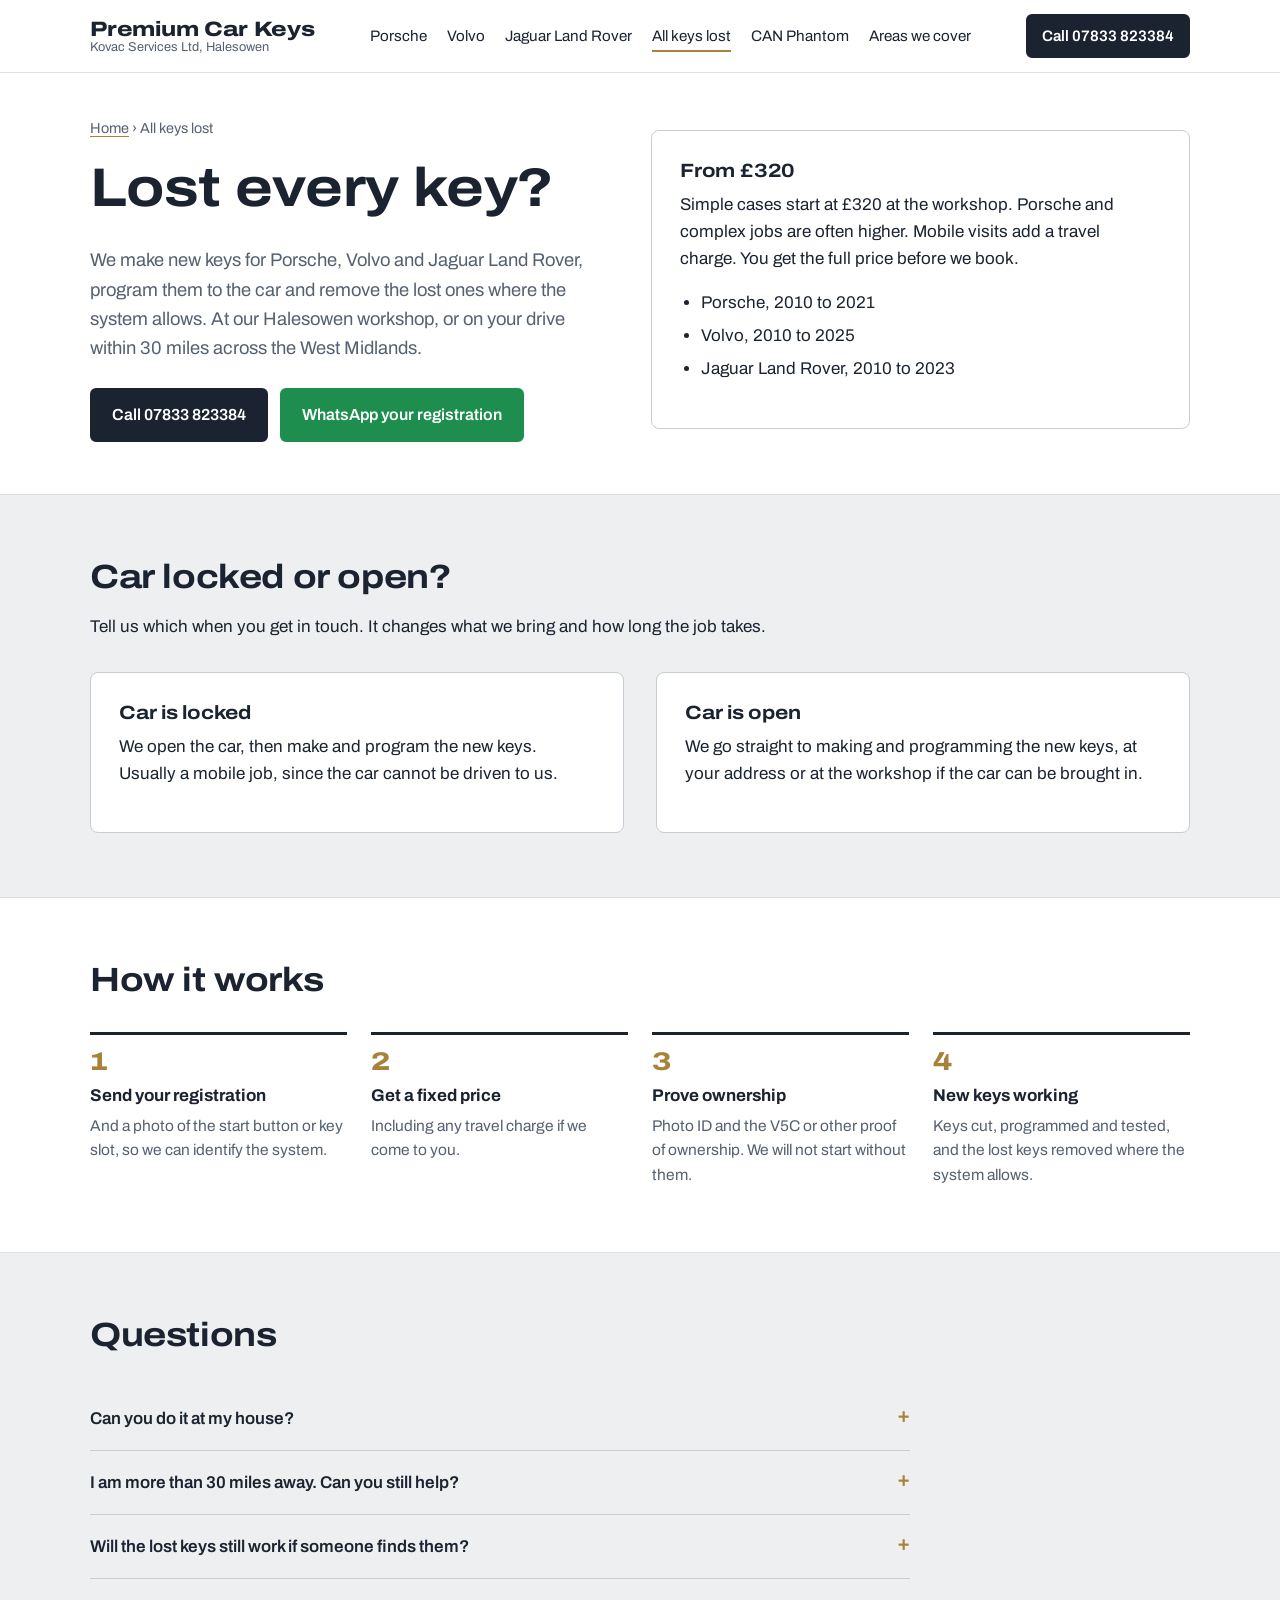
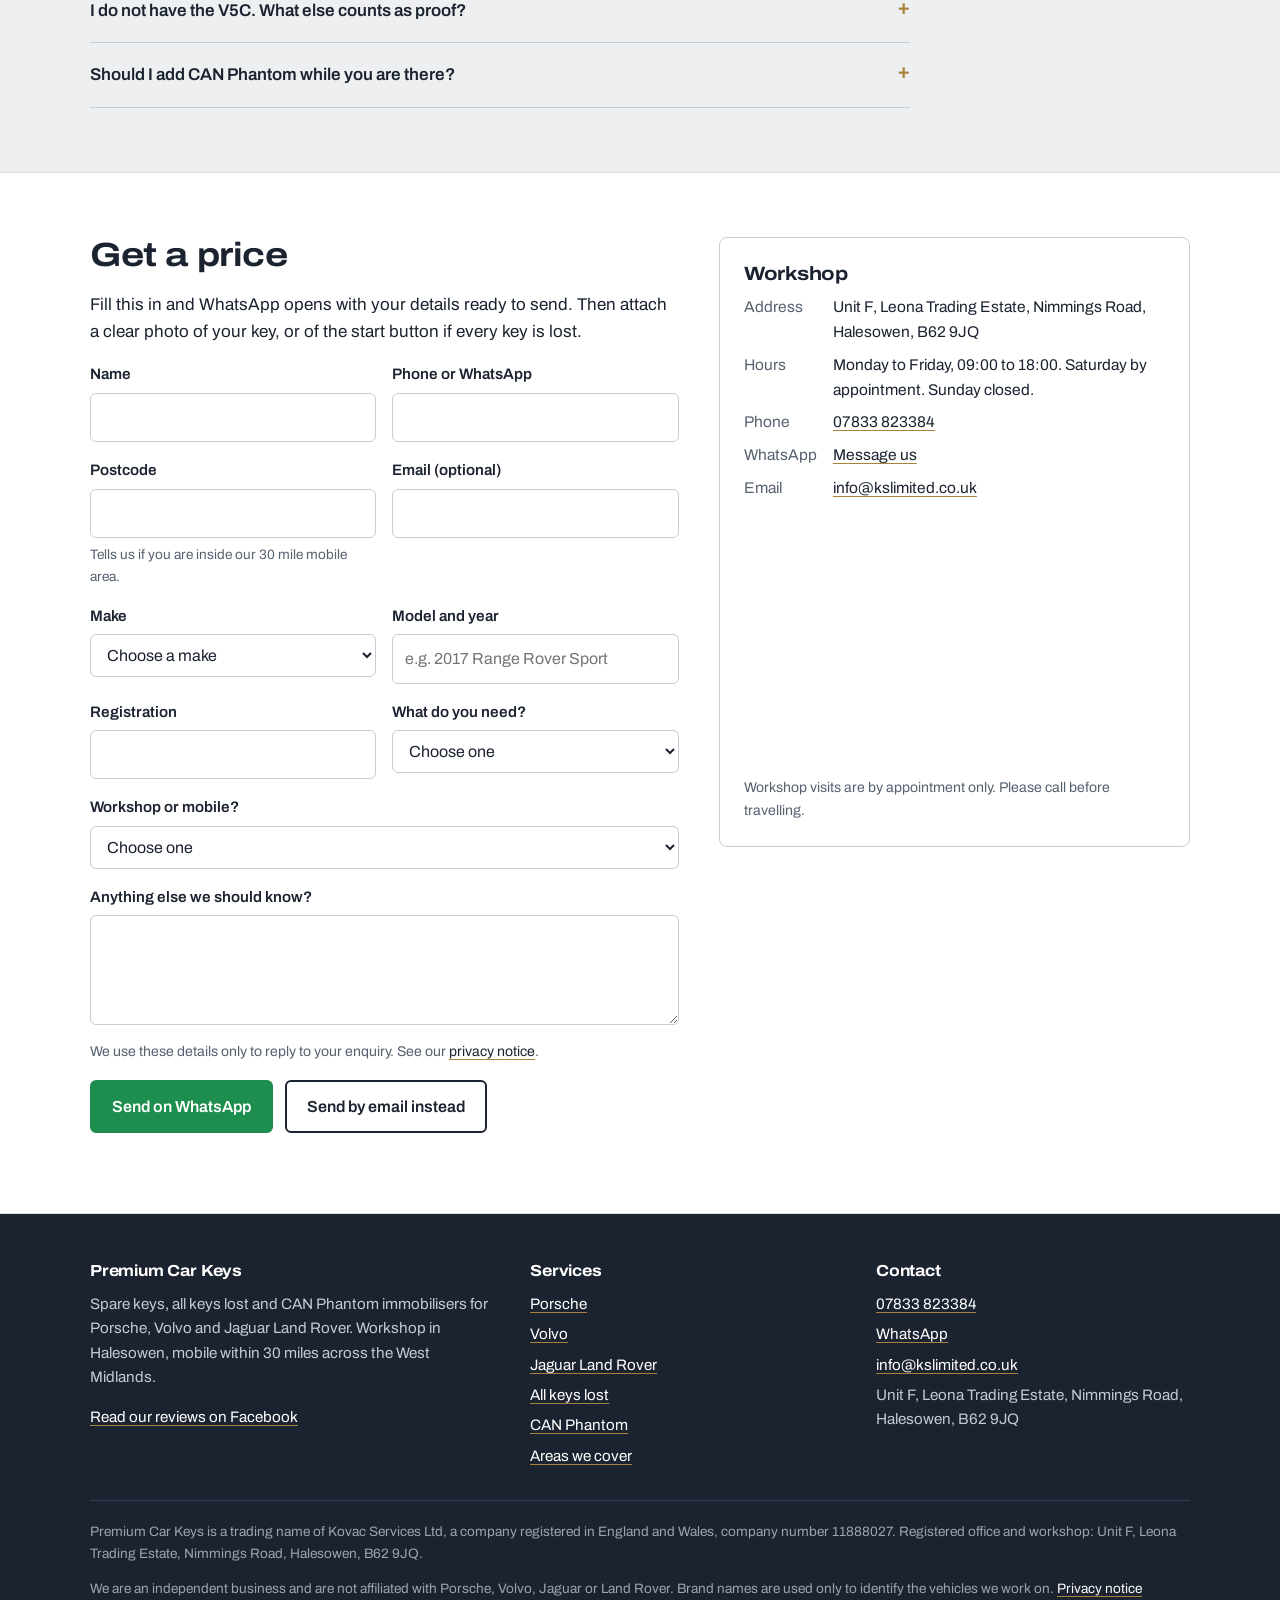
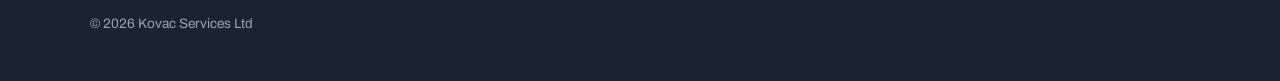
==== all-keys-lost/index.html @ 83f0298c "Add files via upload" ====
<!doctype html>
<html lang="en-GB">
<head>
<meta charset="utf-8">
<meta name="viewport" content="width=device-width, initial-scale=1">
<title>All Keys Lost for Porsche, Volvo and Jaguar Land Rover | West Midlands</title>
<meta name="description" content="Lost every key? New keys made and programmed for Porsche, Volvo and Jaguar Land Rover, from £320. Halesowen workshop or on your drive within 30 miles.">
<link rel="canonical" href="https://premiumcarkeys.co.uk/all-keys-lost/">
<meta name="robots" content="index,follow,max-image-preview:large">
<meta name="theme-color" content="#1b2330">
<meta property="og:type" content="website">
<meta property="og:locale" content="en_GB">
<meta property="og:site_name" content="Premium Car Keys">
<meta property="og:title" content="All Keys Lost for Porsche, Volvo and Jaguar Land Rover | West Midlands">
<meta property="og:description" content="Lost every key? New keys made and programmed for Porsche, Volvo and Jaguar Land Rover, from £320. Halesowen workshop or on your drive within 30 miles.">
<meta property="og:url" content="https://premiumcarkeys.co.uk/all-keys-lost/">
<meta property="og:image" content="https://premiumcarkeys.co.uk/images/porsche-spare-key.jpg">
<meta name="twitter:card" content="summary_large_image">
<link rel="icon" href="data:image/svg+xml,%3Csvg xmlns='http://www.w3.org/2000/svg' viewBox='0 0 32 32'%3E%3Crect width='32' height='32' rx='6' fill='%231b2330'/%3E%3Ccircle cx='11' cy='16' r='5' fill='none' stroke='%23a8823a' stroke-width='2.5'/%3E%3Cpath d='M16 16h11M23 16v4' stroke='%23a8823a' stroke-width='2.5' stroke-linecap='round'/%3E%3C/svg%3E">
<link rel="preconnect" href="https://fonts.googleapis.com">
<link rel="preconnect" href="https://fonts.gstatic.com" crossorigin>
<link href="https://fonts.googleapis.com/css2?family=Archivo:wdth,wght@100..125,400..800&display=swap" rel="stylesheet">
<link rel="stylesheet" href="/assets/site.css">
<script type="application/ld+json">{"@context": "https://schema.org", "@graph": [{"@type": ["Locksmith", "AutomotiveBusiness"], "@id": "https://premiumcarkeys.co.uk/#business", "name": "Premium Car Keys", "legalName": "Kovac Services Ltd", "url": "https://premiumcarkeys.co.uk/", "telephone": "+447833823384", "email": "info@kslimited.co.uk", "image": "https://premiumcarkeys.co.uk/images/porsche-spare-key.jpg", "priceRange": "££", "description": "Spare keys, all keys lost and CAN Phantom immobilisers for Porsche, Volvo and Jaguar Land Rover. Workshop in Halesowen by appointment, mobile within 30 miles across the West Midlands.", "address": {"@type": "PostalAddress", "streetAddress": "Unit F, Leona Trading Estate, Nimmings Road", "addressLocality": "Halesowen", "addressRegion": "West Midlands", "postalCode": "B62 9JQ", "addressCountry": "GB"}, "geo": {"@type": "GeoCoordinates", "latitude": 52.47251, "longitude": -2.03224}, "areaServed": {"@type": "GeoCircle", "geoMidpoint": {"@type": "GeoCoordinates", "latitude": 52.47251, "longitude": -2.03224}, "geoRadius": "48280"}, "openingHoursSpecification": [{"@type": "OpeningHoursSpecification", "dayOfWeek": ["Monday", "Tuesday", "Wednesday", "Thursday", "Friday"], "opens": "09:00", "closes": "18:00"}], "sameAs": ["FACEBOOK_PAGE_URL"]}, {"@type": "Service", "name": "All keys lost car key replacement", "description": "Lost every key? New keys made and programmed for Porsche, Volvo and Jaguar Land Rover, from £320. Halesowen workshop or on your drive within 30 miles.", "url": "https://premiumcarkeys.co.uk/all-keys-lost/", "provider": {"@id": "https://premiumcarkeys.co.uk/#business"}, "areaServed": {"@type": "GeoCircle", "geoMidpoint": {"@type": "GeoCoordinates", "latitude": 52.47251, "longitude": -2.03224}, "geoRadius": "48280"}, "offers": {"@type": "Offer", "priceCurrency": "GBP", "price": "320", "priceSpecification": {"@type": "PriceSpecification", "minPrice": 320, "priceCurrency": "GBP"}}}, {"@type": "BreadcrumbList", "itemListElement": [{"@type": "ListItem", "position": 1, "name": "Home", "item": "https://premiumcarkeys.co.uk/"}, {"@type": "ListItem", "position": 2, "name": "All keys lost", "item": "https://premiumcarkeys.co.uk/all-keys-lost/"}]}]}</script>
</head>
<body>
<a class="skip" href="#main">Skip to content</a>
<header class="site-head">
  <div class="wrap head-row">
    <a class="brand" href="/" aria-label="Premium Car Keys home">
      <span class="brand-name">Premium Car Keys</span>
      <span class="brand-sub">Kovac Services Ltd, Halesowen</span>
    </a>
    <nav class="main-nav" aria-label="Main"><ul><li><a href="/porsche-car-keys/">Porsche</a></li><li><a href="/volvo-car-keys/">Volvo</a></li><li><a href="/jaguar-land-rover-car-keys/">Jaguar Land Rover</a></li><li><a href="/all-keys-lost/" aria-current="page">All keys lost</a></li><li><a href="/can-phantom-immobiliser/">CAN Phantom</a></li><li><a href="/areas-we-cover/">Areas we cover</a></li></ul></nav>
    <a class="btn btn-small head-call" href="tel:+447833823384">Call 07833 823384</a>
  </div>
</header>
<main id="main">
<section class="page-hero">
  <div class="wrap hero-grid">
    <div>
      <p class="crumbs"><a href="/">Home</a> <span aria-hidden="true">&rsaquo;</span> All keys lost</p>
      <h1>Lost every key?</h1>
      <p class="lede">We make new keys for Porsche, Volvo and Jaguar Land Rover, program them to the car and remove the lost ones where the system allows. At our Halesowen workshop, or on your drive within 30 miles across the West Midlands.</p>
      <div class="actions">
        <a class="btn" href="tel:+447833823384">Call 07833 823384</a>
        <a class="btn btn-wa" href="https://wa.me/447833823384">WhatsApp your registration</a>
      </div>
    </div>
    <div class="panel">
      <h3>From £320</h3>
      <p>Simple cases start at £320 at the workshop. Porsche and complex jobs are often higher. Mobile visits add a travel charge. You get the full price before we book.</p>
      <ul><li>Porsche, 2010 to 2021</li><li>Volvo, 2010 to 2025</li><li>Jaguar Land Rover, 2010 to 2023</li></ul>
    </div>
  </div>
</section>

<section class="sec" aria-labelledby="lock-h">
  <div class="wrap">
    <div class="sec-head"><h2 id="lock-h">Car locked or open?</h2><p>Tell us which when you get in touch. It changes what we bring and how long the job takes.</p></div>
    <div class="split">
      <div class="panel"><h3>Car is locked</h3><p>We open the car, then make and program the new keys. Usually a mobile job, since the car cannot be driven to us.</p></div>
      <div class="panel"><h3>Car is open</h3><p>We go straight to making and programming the new keys, at your address or at the workshop if the car can be brought in.</p></div>
    </div>
  </div>
</section>

<section class="sec sec-white" aria-labelledby="how-h">
  <div class="wrap">
    <div class="sec-head"><h2 id="how-h">How it works</h2></div>
    <ol class="steps">
      <li><strong>Send your registration</strong><p>And a photo of the start button or key slot, so we can identify the system.</p></li>
      <li><strong>Get a fixed price</strong><p>Including any travel charge if we come to you.</p></li>
      <li><strong>Prove ownership</strong><p>Photo ID and the V5C or other proof of ownership. We will not start without them.</p></li>
      <li><strong>New keys working</strong><p>Keys cut, programmed and tested, and the lost keys removed where the system allows.</p></li>
    </ol>
  </div>
</section>

<section class="sec" aria-labelledby="faq-h">
  <div class="wrap">
    <div class="sec-head"><h2 id="faq-h">Questions</h2></div>
    <div class="faq"><details><summary>Can you do it at my house?</summary><p>Yes, anywhere within about 30 miles of our Halesowen workshop across the West Midlands. A travel charge is added and confirmed before we set off.</p></details><details><summary>I am more than 30 miles away. Can you still help?</summary><p>Our mobile service stops at about 30 miles. If you can get the car transported to the workshop, we can do the job there.</p></details><details><summary>Will the lost keys still work if someone finds them?</summary><p>Where the system allows, we remove the lost keys from the car so they will not start it.</p></details><details><summary>I do not have the V5C. What else counts as proof?</summary><p>Send us what you have on WhatsApp before booking and we will tell you whether it is enough.</p></details><details><summary>Should I add CAN Phantom while you are there?</summary><p>You can. It is £399 instead of £449 when fitted at the same appointment.</p></details></div>
  </div>
</section>
<section class="sec sec-white" id="quote" aria-labelledby="quote-h">
  <div class="wrap quote-grid">
    <div>
      <h2 id="quote-h">Get a price</h2>
      <p>Fill this in and WhatsApp opens with your details ready to send. Then attach a clear photo of your key, or of the start button if every key is lost.</p>
      <form class="form" data-quote novalidate>
        <div class="field"><label for="q-name">Name</label><input id="q-name" name="name" autocomplete="name" required></div>
        <div class="field"><label for="q-phone">Phone or WhatsApp</label><input id="q-phone" name="phone" type="tel" autocomplete="tel" required></div>
        <div class="field"><label for="q-postcode">Postcode</label><input id="q-postcode" name="postcode" autocomplete="postal-code" required><span class="hint">Tells us if you are inside our 30 mile mobile area.</span></div>
        <div class="field"><label for="q-email">Email (optional)</label><input id="q-email" name="email" type="email" autocomplete="email"></div>
        <div class="field"><label for="q-make">Make</label><select id="q-make" name="make" required><option value="">Choose a make</option><option>Porsche</option><option>Volvo</option><option>Jaguar</option><option>Land Rover or Range Rover</option></select></div>
        <div class="field"><label for="q-model">Model and year</label><input id="q-model" name="model" placeholder="e.g. 2017 Range Rover Sport"></div>
        <div class="field"><label for="q-reg">Registration</label><input id="q-reg" name="reg" autocapitalize="characters" required></div>
        <div class="field"><label for="q-service">What do you need?</label><select id="q-service" name="service" required>
          <option value="">Choose one</option>
          <option>Spare key, I still have one working key</option>
          <option>All keys lost, car is locked</option>
          <option>All keys lost, car is open</option>
          <option>CAN Phantom immobiliser</option>
          <option>Something else</option>
        </select></div>
        <div class="field full"><label for="q-visit">Workshop or mobile?</label><select id="q-visit" name="visit" required>
          <option value="">Choose one</option>
          <option>Workshop in Halesowen, by appointment</option>
          <option>Mobile visit, within 30 miles of Halesowen</option>
          <option>Not sure yet</option>
        </select></div>
        <div class="field full"><label for="q-msg">Anything else we should know?</label><textarea id="q-msg" name="message"></textarea></div>
        <p class="form-note">We use these details only to reply to your enquiry. See our <a href="/privacy/">privacy notice</a>.</p>
        <div class="form-actions">
          <button class="btn btn-wa" type="submit">Send on WhatsApp</button>
          <button class="btn btn-line" type="button" data-email>Send by email instead</button>
        </div>
        <p class="form-note" data-status aria-live="polite"></p>
        <noscript><p class="form-note">This form needs JavaScript. Call or WhatsApp 07833 823384 instead.</p></noscript>
      </form>
    </div>
    <aside class="info-block" aria-label="Workshop details">
      <h3>Workshop</h3>
      <dl>
        <dt>Address</dt><dd>Unit F, Leona Trading Estate, Nimmings Road, Halesowen, B62 9JQ</dd>
        <dt>Hours</dt><dd>Monday to Friday, 09:00 to 18:00. Saturday by appointment. Sunday closed.</dd>
        <dt>Phone</dt><dd><a href="tel:+447833823384">07833 823384</a></dd>
        <dt>WhatsApp</dt><dd><a href="https://wa.me/447833823384">Message us</a></dd>
        <dt>Email</dt><dd><a href="mailto:info@kslimited.co.uk">info@kslimited.co.uk</a></dd>
      </dl>
      <iframe class="map" title="Map of the Premium Car Keys workshop in Halesowen" loading="lazy" referrerpolicy="no-referrer-when-downgrade" src="https://maps.google.com/maps?q=52.47251079517749,-2.032237813644786&amp;z=16&amp;output=embed"></iframe>
      <p class="form-note" style="margin-top:12px">Workshop visits are by appointment only. Please call before travelling.</p>
    </aside>
  </div>
</section>
</main>
<footer class="site-foot">
  <div class="wrap">
    <div class="foot-grid">
      <div>
        <h2>Premium Car Keys</h2>
        <p>Spare keys, all keys lost and CAN Phantom immobilisers for Porsche, Volvo and Jaguar Land Rover. Workshop in Halesowen, mobile within 30 miles across the West Midlands.</p>
        <p><a href="FACEBOOK_PAGE_URL" rel="noopener">Read our reviews on Facebook</a></p>
      </div>
      <div>
        <h2>Services</h2>
        <ul><li><a href="/porsche-car-keys/">Porsche</a></li><li><a href="/volvo-car-keys/">Volvo</a></li><li><a href="/jaguar-land-rover-car-keys/">Jaguar Land Rover</a></li><li><a href="/all-keys-lost/">All keys lost</a></li><li><a href="/can-phantom-immobiliser/">CAN Phantom</a></li><li><a href="/areas-we-cover/">Areas we cover</a></li></ul>
      </div>
      <div>
        <h2>Contact</h2>
        <ul>
          <li><a href="tel:+447833823384">07833 823384</a></li>
          <li><a href="https://wa.me/447833823384">WhatsApp</a></li>
          <li><a href="mailto:info@kslimited.co.uk">info@kslimited.co.uk</a></li>
          <li>Unit F, Leona Trading Estate, Nimmings Road, Halesowen, B62 9JQ</li>
        </ul>
      </div>
    </div>
    <div class="legal">
      <p>Premium Car Keys is a trading name of Kovac Services Ltd, a company registered in England and Wales, company number 11888027. Registered office and workshop: Unit F, Leona Trading Estate, Nimmings Road, Halesowen, B62 9JQ.</p>
      <p>We are an independent business and are not affiliated with Porsche, Volvo, Jaguar or Land Rover. Brand names are used only to identify the vehicles we work on. <a href="/privacy/">Privacy notice</a></p>
      <p>&copy; 2026 Kovac Services Ltd</p>
    </div>
  </div>
</footer>
<div class="mobile-bar">
  <a class="btn" href="tel:+447833823384">Call</a>
  <a class="btn btn-wa" href="https://wa.me/447833823384">WhatsApp</a>
</div>
<script src="/assets/quote.js" defer></script>
</body>
</html>
---- assets/site.css ----
:root {
  --ink: #1b2330;
  --ink-2: #2a3444;
  --paper: #edeff1;
  --card: #ffffff;
  --steel: #c7cdd4;
  --steel-soft: #dde1e6;
  --muted: #566170;
  --brass: #a8823a;
  --brass-text: #7d5f24;
  --brass-tint: #f4ede0;
  --wa: #1e8e4e;
  --wa-dark: #176f3d;
  --max: 1140px;
  --read: 68ch;
}

* { box-sizing: border-box; }

html { -webkit-text-size-adjust: 100%; }

body {
  margin: 0;
  font-family: "Archivo", "Helvetica Neue", Arial, sans-serif;
  font-variation-settings: "wdth" 100;
  font-size: 17px;
  line-height: 1.6;
  color: var(--ink);
  background: var(--paper);
}

img { max-width: 100%; height: auto; display: block; }

a { color: var(--ink); text-decoration-color: var(--brass); text-underline-offset: 3px; }
a:hover { color: var(--brass-text); }

:focus-visible { outline: 3px solid var(--brass); outline-offset: 2px; border-radius: 2px; }

.wrap { max-width: var(--max); margin: 0 auto; padding: 0 20px; }

h1, h2, h3 {
  font-variation-settings: "wdth" 116;
  font-weight: 700;
  letter-spacing: -0.012em;
  line-height: 1.12;
  margin: 0 0 0.5em;
}
h1 { font-size: clamp(2.1rem, 4.6vw, 3.4rem); }
h2 { font-size: clamp(1.55rem, 2.8vw, 2.1rem); }
h3 { font-size: 1.2rem; line-height: 1.25; }

p { margin: 0 0 1em; max-width: var(--read); }
.lede { font-size: 1.15rem; color: var(--muted); }

.skip { position: absolute; left: -9999px; }
.skip:focus { left: 12px; top: 12px; background: var(--card); padding: 8px 12px; z-index: 100; }

/* Header */
.site-head { background: var(--card); border-bottom: 1px solid var(--steel-soft); }
.head-row { display: flex; align-items: center; justify-content: space-between; gap: 24px; min-height: 72px; }
.brand { text-decoration: none; display: flex; flex-direction: column; line-height: 1.1; }
.brand-name { font-variation-settings: "wdth" 120; font-weight: 800; font-size: 1.3rem; letter-spacing: -0.01em; }
.brand-sub { font-size: 0.8rem; color: var(--muted); }
.main-nav ul { list-style: none; display: flex; flex-wrap: wrap; gap: 4px 20px; margin: 0; padding: 0; font-size: 0.95rem; }
.main-nav a { text-decoration: none; padding: 6px 0; border-bottom: 2px solid transparent; }
.main-nav a:hover, .main-nav a[aria-current="page"] { border-bottom-color: var(--brass); color: var(--ink); }
.head-call { white-space: nowrap; }

/* Buttons */
.btn {
  display: inline-flex; align-items: center; justify-content: center; gap: 8px;
  font: inherit; font-weight: 600; font-size: 1rem;
  padding: 12px 20px; border-radius: 6px; border: 2px solid var(--ink);
  background: var(--ink); color: #fff; text-decoration: none; cursor: pointer;
}
.btn:hover { background: var(--ink-2); color: #fff; }
.btn-line { background: transparent; color: var(--ink); }
.btn-line:hover { background: var(--ink); color: #fff; }
.btn-wa { background: var(--wa); border-color: var(--wa); }
.btn-wa:hover { background: var(--wa-dark); border-color: var(--wa-dark); }
.btn-small { padding: 8px 14px; font-size: 0.95rem; }
.actions { display: flex; flex-wrap: wrap; gap: 12px; margin: 24px 0 0; }

/* Hero */
.hero { padding: 56px 0 64px; background: var(--card); border-bottom: 1px solid var(--steel-soft); }
.hero-grid { display: grid; grid-template-columns: minmax(0, 1fr) minmax(0, 1.05fr); gap: 48px; align-items: start; }
.hero-facts { list-style: none; margin: 28px 0 0; padding: 0; display: grid; gap: 8px; color: var(--muted); font-size: 0.98rem; }
.hero-facts li { padding-left: 22px; position: relative; }
.hero-facts li::before { content: ""; position: absolute; left: 0; top: 0.62em; width: 10px; height: 3px; background: var(--brass); }

/* The make selector: the signature element */
.makes { border-top: 3px solid var(--ink); }
.make {
  display: grid; grid-template-columns: 112px minmax(0, 1fr) auto; gap: 20px; align-items: center;
  padding: 16px 0; border-bottom: 1px solid var(--steel); text-decoration: none; color: var(--ink);
}
.make img { width: 112px; height: 80px; object-fit: cover; border-radius: 4px; }
.make-blank { width: 112px; height: 80px; border-radius: 4px; background: var(--paper); border: 1px dashed var(--steel); }
.make-name { font-variation-settings: "wdth" 122; font-weight: 800; font-size: clamp(1.35rem, 2.4vw, 1.75rem); line-height: 1.1; display: block; }
.make-years { font-size: 0.92rem; color: var(--muted); }
.make-price { text-align: right; font-size: 0.85rem; color: var(--muted); line-height: 1.2; }
.make-price strong { display: block; font-size: 1.5rem; color: var(--brass-text); font-variation-settings: "wdth" 110; }
.make:hover .make-name { color: var(--brass-text); }
.make:hover { background: linear-gradient(90deg, var(--brass-tint), transparent 70%); }

/* Sections */
.sec { padding: 64px 0; }
.sec-white { background: var(--card); border-top: 1px solid var(--steel-soft); border-bottom: 1px solid var(--steel-soft); }
.sec-ink { background: var(--ink); color: #e9ecef; }
.sec-ink h2, .sec-ink h3 { color: #fff; }
.sec-ink p { color: #c4cad2; }
.sec-ink a:not(.btn) { color: #fff; }
.sec-head { margin-bottom: 32px; }

.split { display: grid; grid-template-columns: repeat(2, minmax(0, 1fr)); gap: 32px; }
.panel { background: var(--card); border: 1px solid var(--steel); border-radius: 8px; padding: 28px; }
.sec-white .panel { background: var(--paper); border-color: var(--steel-soft); }
.panel h3 { margin-bottom: 0.4em; }
.panel ul, .prose ul { margin: 0 0 1em; padding-left: 1.2em; }
.panel li, .prose li { margin-bottom: 6px; }

/* Process: a genuine sequence */
.steps { list-style: none; margin: 0; padding: 0; display: grid; grid-template-columns: repeat(4, minmax(0, 1fr)); gap: 24px; counter-reset: step; }
.steps li { counter-increment: step; border-top: 3px solid var(--ink); padding-top: 14px; }
.steps li::before { content: counter(step); font-variation-settings: "wdth" 120; font-weight: 800; font-size: 1.6rem; color: var(--brass); display: block; line-height: 1; margin-bottom: 8px; }
.steps strong { display: block; margin-bottom: 4px; }
.steps p { color: var(--muted); font-size: 0.97rem; margin: 0; }

/* Price table */
.prices { width: 100%; border-collapse: collapse; background: var(--card); }
.prices caption { text-align: left; color: var(--muted); font-size: 0.95rem; padding-bottom: 12px; }
.prices th, .prices td { text-align: left; padding: 16px 12px; border-bottom: 1px solid var(--steel-soft); vertical-align: top; }
.prices thead th { font-size: 0.85rem; color: var(--muted); font-weight: 600; border-bottom: 2px solid var(--ink); }
.prices td.p { font-weight: 700; color: var(--brass-text); white-space: nowrap; font-variation-settings: "wdth" 110; font-size: 1.1rem; }
.prices tbody th { font-weight: 600; }
.prices th small { display: block; color: var(--muted); font-size: 0.9rem; font-weight: 400; margin-top: 2px; }
.table-scroll { overflow-x: auto; }

/* Page hero for inner pages */
.page-hero { padding: 44px 0 52px; background: var(--card); border-bottom: 1px solid var(--steel-soft); }
.page-hero .hero-grid { align-items: center; }
.page-hero img { border-radius: 6px; }
.crumbs { font-size: 0.9rem; color: var(--muted); margin-bottom: 18px; }
.crumbs a { color: var(--muted); }

.models { display: grid; grid-template-columns: repeat(auto-fill, minmax(220px, 1fr)); gap: 0 32px; list-style: none; margin: 0; padding: 0; }
.models li { padding: 12px 0; border-bottom: 1px solid var(--steel-soft); display: flex; justify-content: space-between; gap: 12px; }
.models span { color: var(--muted); font-size: 0.95rem; }

/* FAQ */
.faq details { border-bottom: 1px solid var(--steel); padding: 4px 0; max-width: 820px; }
.faq summary { cursor: pointer; font-weight: 600; padding: 14px 0; list-style: none; display: flex; justify-content: space-between; gap: 16px; }
.faq summary::-webkit-details-marker { display: none; }
.faq summary::after { content: "+"; color: var(--brass); font-weight: 700; font-size: 1.3rem; line-height: 1; }
.faq details[open] summary::after { content: "\2212"; }
.faq details p { color: var(--muted); }

/* Coverage */
.towns { columns: 3 200px; column-gap: 32px; list-style: none; padding: 0; margin: 0 0 24px; }
.towns li { padding: 6px 0; border-bottom: 1px solid var(--steel-soft); break-inside: avoid; }

/* Reviews link */
.reviews-band { display: flex; flex-wrap: wrap; align-items: center; justify-content: space-between; gap: 24px; }
.reviews-band p { margin: 0; }

/* Quote form */
.quote-grid { display: grid; grid-template-columns: minmax(0, 1.25fr) minmax(0, 1fr); gap: 40px; align-items: start; }
.form { display: grid; grid-template-columns: repeat(2, minmax(0, 1fr)); gap: 16px; }
.field { display: flex; flex-direction: column; gap: 6px; }
.field.full { grid-column: 1 / -1; }
.field label { font-weight: 600; font-size: 0.95rem; }
.field .hint { font-size: 0.85rem; color: var(--muted); }
input, select, textarea {
  font: inherit; font-size: 1rem; color: var(--ink);
  padding: 11px 12px; border: 1px solid var(--steel); border-radius: 6px; background: #fff; width: 100%;
}
textarea { min-height: 110px; resize: vertical; }
input:focus, select:focus, textarea:focus { outline: 3px solid var(--brass); outline-offset: 0; border-color: var(--brass); }
.form-note { font-size: 0.88rem; color: var(--muted); grid-column: 1 / -1; margin: 0; }
.form-actions { grid-column: 1 / -1; display: flex; flex-wrap: wrap; gap: 12px; }

.info-block { background: var(--card); border: 1px solid var(--steel); border-radius: 8px; padding: 24px; }
.info-block dl { margin: 0; display: grid; grid-template-columns: auto minmax(0, 1fr); gap: 8px 16px; font-size: 0.97rem; }
.info-block dt { color: var(--muted); }
.info-block dd { margin: 0; }
.map { width: 100%; height: 240px; border: 0; border-radius: 6px; margin-top: 16px; }

/* Footer */
.site-foot { background: var(--ink); color: #c4cad2; padding: 48px 0 32px; font-size: 0.95rem; }
.site-foot a { color: #fff; text-decoration-color: var(--brass); }
.foot-grid { display: grid; grid-template-columns: 1.3fr 1fr 1fr; gap: 32px; }
.foot-grid h2 { font-size: 1rem; color: #fff; font-variation-settings: "wdth" 110; margin-bottom: 12px; }
.foot-grid ul { list-style: none; margin: 0; padding: 0; display: grid; gap: 6px; }
.legal { border-top: 1px solid #344052; margin-top: 32px; padding-top: 20px; font-size: 0.85rem; color: #9aa4b1; }
.legal p { max-width: none; }

/* Mobile action bar */
.mobile-bar { display: none; }

@media (max-width: 960px) {
  .hero-grid, .split, .quote-grid, .foot-grid { grid-template-columns: minmax(0, 1fr); }
  .steps { grid-template-columns: repeat(2, minmax(0, 1fr)); }
  .head-row { flex-wrap: wrap; padding-top: 12px; padding-bottom: 12px; }
  .main-nav { order: 3; width: 100%; }
}

@media (max-width: 640px) {
  body { font-size: 16px; padding-bottom: 68px; }
  .head-call { display: none; }
  .main-nav ul { gap: 2px 16px; font-size: 0.92rem; }
  .hero { padding: 36px 0 44px; }
  .make { grid-template-columns: 76px minmax(0, 1fr); gap: 14px; }
  .make img, .make-blank { width: 76px; height: 56px; }
  .make-price { grid-column: 2; text-align: left; }
  .make-price strong { display: inline; font-size: 1.15rem; margin-left: 4px; }
  .steps { grid-template-columns: minmax(0, 1fr); }
  .form { grid-template-columns: minmax(0, 1fr); }
  .sec { padding: 48px 0; }
  .mobile-bar {
    display: flex; gap: 8px; position: fixed; left: 0; right: 0; bottom: 0; z-index: 50;
    padding: 10px 12px; background: var(--ink); border-top: 1px solid #344052;
  }
  .mobile-bar .btn { flex: 1; padding: 10px; border-color: #fff; }
}

@media (prefers-reduced-motion: reduce) {
  * { scroll-behavior: auto !important; transition: none !important; }
}
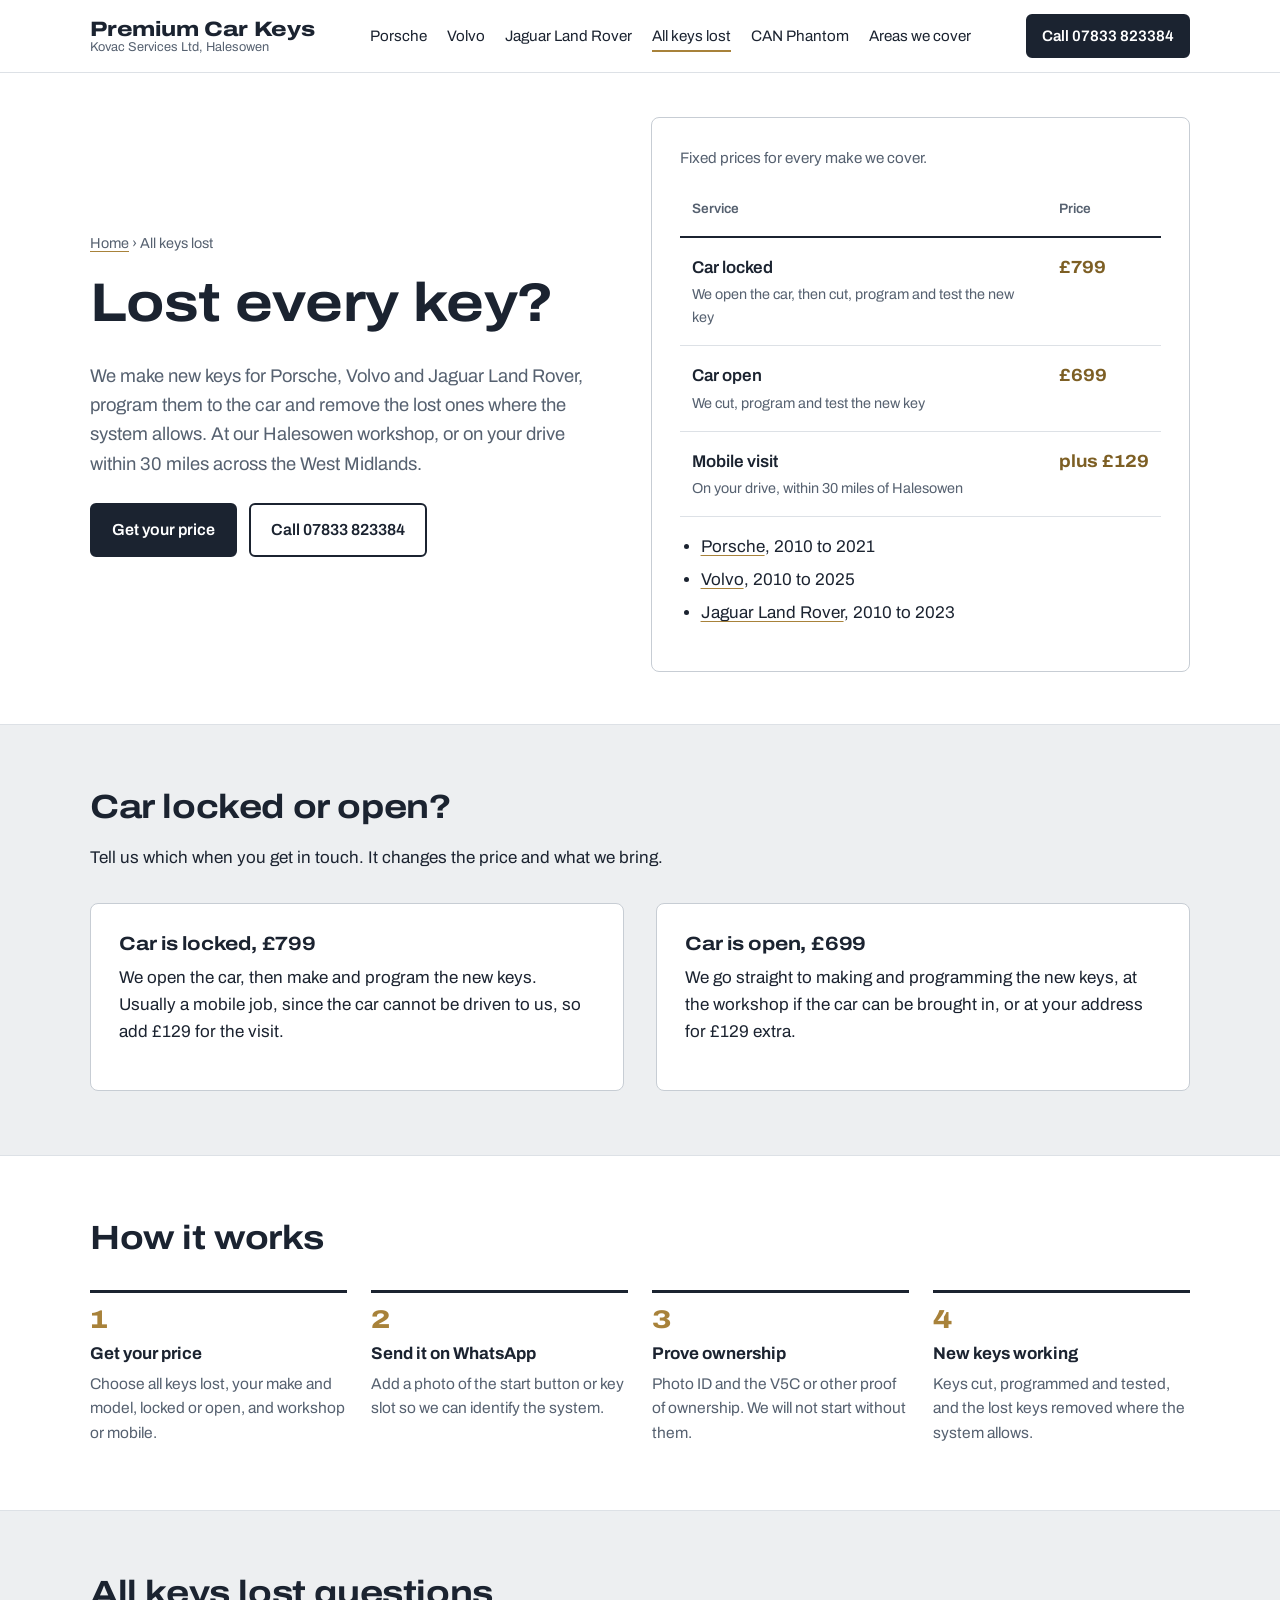
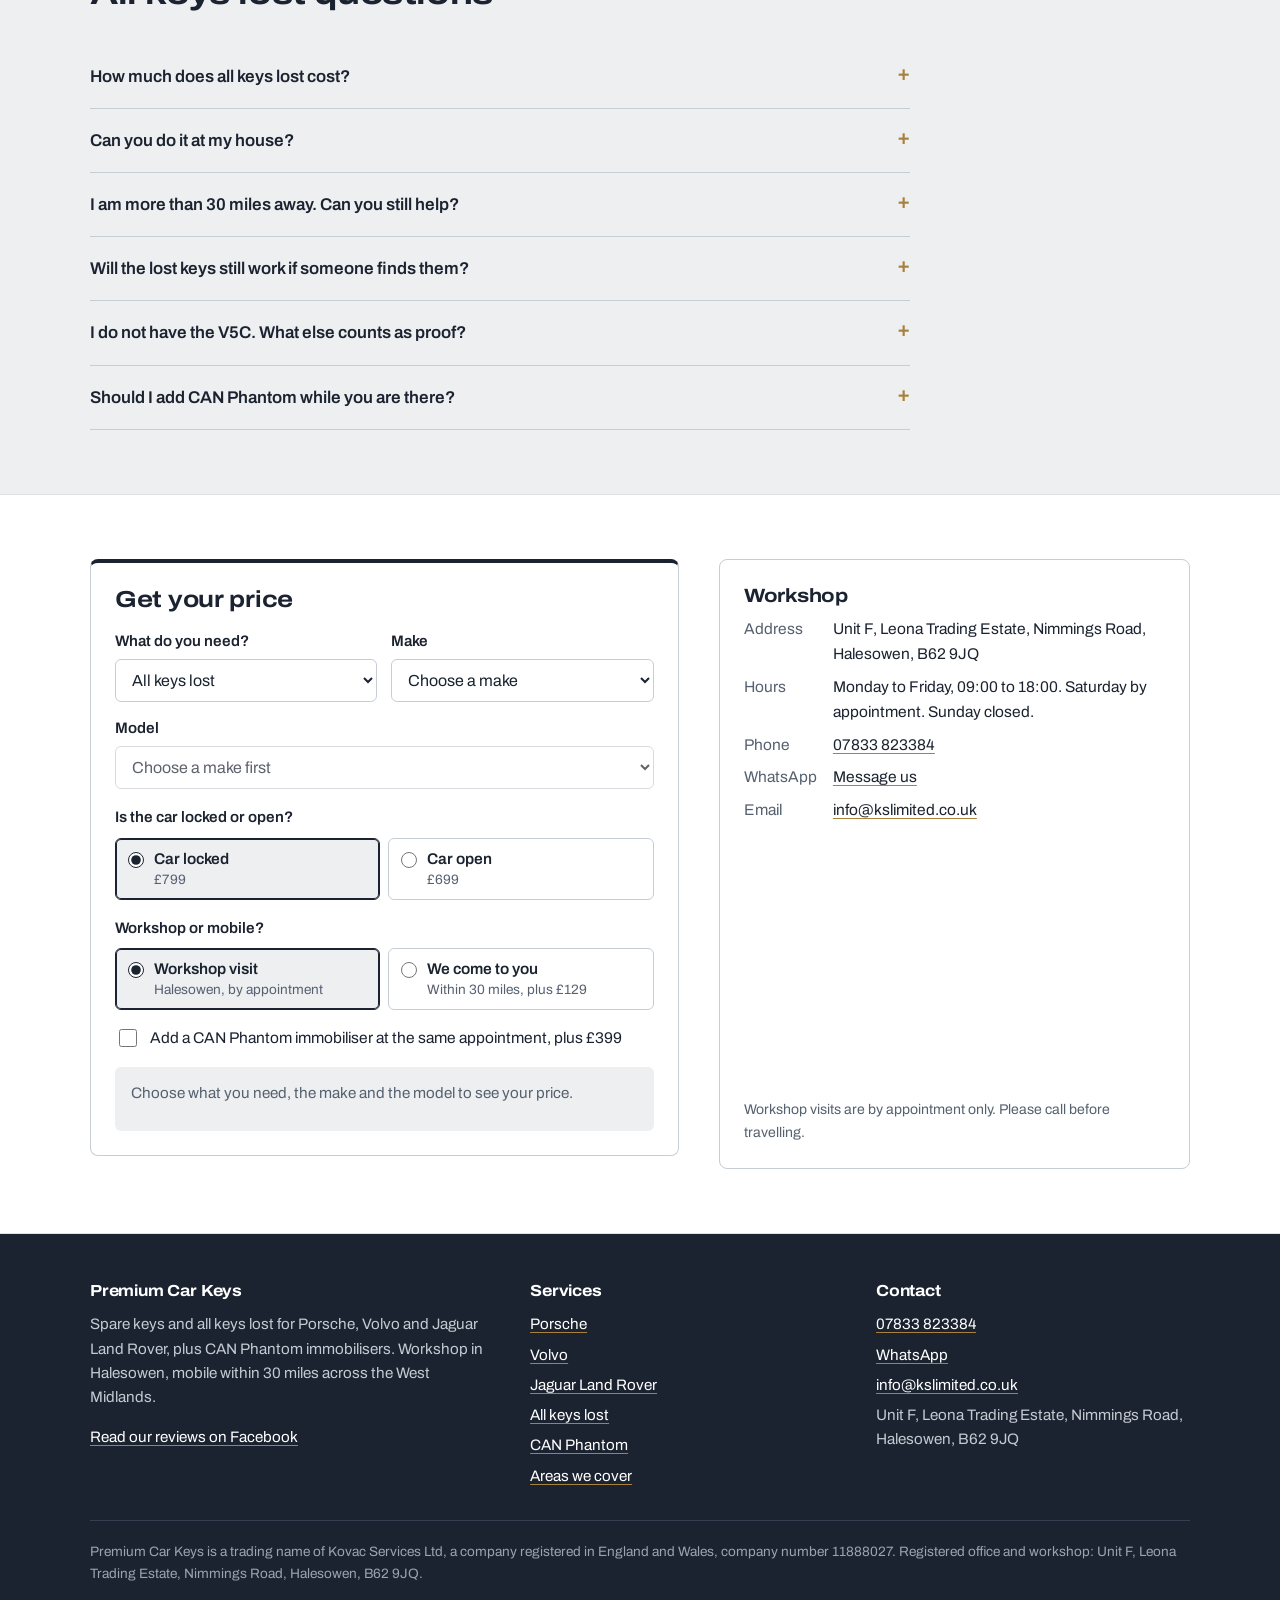
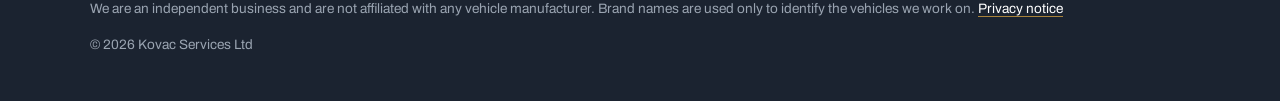
==== commit d2bb119c: "Add files via upload" ====
--- a/all-keys-lost/index.html
+++ b/all-keys-lost/index.html
@@ -3,25 +3,28 @@
 <head>
 <meta charset="utf-8">
 <meta name="viewport" content="width=device-width, initial-scale=1">
-<title>All Keys Lost for Porsche, Volvo and Jaguar Land Rover | West Midlands</title>
-<meta name="description" content="Lost every key? New keys made and programmed for Porsche, Volvo and Jaguar Land Rover, from £320. Halesowen workshop or on your drive within 30 miles.">
+<title>All Keys Lost from £699 | Car Keys Halesowen, West Midlands</title>
+<meta name="description" content="Lost every key? New keys made and programmed for Porsche, Volvo and Jaguar Land Rover. £699 car open, £799 car locked. Workshop or on your drive within 30 miles.">
 <link rel="canonical" href="https://premiumcarkeys.co.uk/all-keys-lost/">
 <meta name="robots" content="index,follow,max-image-preview:large">
 <meta name="theme-color" content="#1b2330">
 <meta property="og:type" content="website">
 <meta property="og:locale" content="en_GB">
 <meta property="og:site_name" content="Premium Car Keys">
-<meta property="og:title" content="All Keys Lost for Porsche, Volvo and Jaguar Land Rover | West Midlands">
-<meta property="og:description" content="Lost every key? New keys made and programmed for Porsche, Volvo and Jaguar Land Rover, from £320. Halesowen workshop or on your drive within 30 miles.">
+<meta property="og:title" content="All Keys Lost from £699 | Car Keys Halesowen, West Midlands">
+<meta property="og:description" content="Lost every key? New keys made and programmed for Porsche, Volvo and Jaguar Land Rover. £699 car open, £799 car locked. Workshop or on your drive within 30 miles.">
 <meta property="og:url" content="https://premiumcarkeys.co.uk/all-keys-lost/">
-<meta property="og:image" content="https://premiumcarkeys.co.uk/images/porsche-spare-key.jpg">
+<meta property="og:image" content="https://premiumcarkeys.co.uk/images/og-premium-car-keys.jpg">
+<meta property="og:image:width" content="1200">
+<meta property="og:image:height" content="630">
 <meta name="twitter:card" content="summary_large_image">
-<link rel="icon" href="data:image/svg+xml,%3Csvg xmlns='http://www.w3.org/2000/svg' viewBox='0 0 32 32'%3E%3Crect width='32' height='32' rx='6' fill='%231b2330'/%3E%3Ccircle cx='11' cy='16' r='5' fill='none' stroke='%23a8823a' stroke-width='2.5'/%3E%3Cpath d='M16 16h11M23 16v4' stroke='%23a8823a' stroke-width='2.5' stroke-linecap='round'/%3E%3C/svg%3E">
+<link rel="icon" href="/favicon.svg" type="image/svg+xml">
+<link rel="apple-touch-icon" href="/images/logo.png">
 <link rel="preconnect" href="https://fonts.googleapis.com">
 <link rel="preconnect" href="https://fonts.gstatic.com" crossorigin>
 <link href="https://fonts.googleapis.com/css2?family=Archivo:wdth,wght@100..125,400..800&display=swap" rel="stylesheet">
 <link rel="stylesheet" href="/assets/site.css">
-<script type="application/ld+json">{"@context": "https://schema.org", "@graph": [{"@type": ["Locksmith", "AutomotiveBusiness"], "@id": "https://premiumcarkeys.co.uk/#business", "name": "Premium Car Keys", "legalName": "Kovac Services Ltd", "url": "https://premiumcarkeys.co.uk/", "telephone": "+447833823384", "email": "info@kslimited.co.uk", "image": "https://premiumcarkeys.co.uk/images/porsche-spare-key.jpg", "priceRange": "££", "description": "Spare keys, all keys lost and CAN Phantom immobilisers for Porsche, Volvo and Jaguar Land Rover. Workshop in Halesowen by appointment, mobile within 30 miles across the West Midlands.", "address": {"@type": "PostalAddress", "streetAddress": "Unit F, Leona Trading Estate, Nimmings Road", "addressLocality": "Halesowen", "addressRegion": "West Midlands", "postalCode": "B62 9JQ", "addressCountry": "GB"}, "geo": {"@type": "GeoCoordinates", "latitude": 52.47251, "longitude": -2.03224}, "areaServed": {"@type": "GeoCircle", "geoMidpoint": {"@type": "GeoCoordinates", "latitude": 52.47251, "longitude": -2.03224}, "geoRadius": "48280"}, "openingHoursSpecification": [{"@type": "OpeningHoursSpecification", "dayOfWeek": ["Monday", "Tuesday", "Wednesday", "Thursday", "Friday"], "opens": "09:00", "closes": "18:00"}], "sameAs": ["FACEBOOK_PAGE_URL"]}, {"@type": "Service", "name": "All keys lost car key replacement", "description": "Lost every key? New keys made and programmed for Porsche, Volvo and Jaguar Land Rover, from £320. Halesowen workshop or on your drive within 30 miles.", "url": "https://premiumcarkeys.co.uk/all-keys-lost/", "provider": {"@id": "https://premiumcarkeys.co.uk/#business"}, "areaServed": {"@type": "GeoCircle", "geoMidpoint": {"@type": "GeoCoordinates", "latitude": 52.47251, "longitude": -2.03224}, "geoRadius": "48280"}, "offers": {"@type": "Offer", "priceCurrency": "GBP", "price": "320", "priceSpecification": {"@type": "PriceSpecification", "minPrice": 320, "priceCurrency": "GBP"}}}, {"@type": "BreadcrumbList", "itemListElement": [{"@type": "ListItem", "position": 1, "name": "Home", "item": "https://premiumcarkeys.co.uk/"}, {"@type": "ListItem", "position": 2, "name": "All keys lost", "item": "https://premiumcarkeys.co.uk/all-keys-lost/"}]}]}</script>
+<script type="application/ld+json">{"@context": "https://schema.org", "@graph": [{"@type": ["Locksmith", "AutomotiveBusiness"], "@id": "https://premiumcarkeys.co.uk/#business", "name": "Premium Car Keys", "legalName": "Kovac Services Ltd", "url": "https://premiumcarkeys.co.uk/", "logo": "https://premiumcarkeys.co.uk/images/logo.png", "image": "https://premiumcarkeys.co.uk/images/og-premium-car-keys.jpg", "telephone": "+447833823384", "email": "info@kslimited.co.uk", "priceRange": "£170 to £928", "description": "Spare keys and all keys lost for Porsche, Volvo and Jaguar Land Rover, plus CAN Phantom immobilisers. Workshop in Halesowen by appointment, mobile within 30 miles across the West Midlands.", "address": {"@type": "PostalAddress", "streetAddress": "Unit F, Leona Trading Estate, Nimmings Road", "addressLocality": "Halesowen", "addressRegion": "West Midlands", "postalCode": "B62 9JQ", "addressCountry": "GB"}, "geo": {"@type": "GeoCoordinates", "latitude": 52.47251, "longitude": -2.03224}, "hasMap": "https://www.google.com/maps?q=52.47251,-2.03224", "areaServed": {"@type": "GeoCircle", "geoMidpoint": {"@type": "GeoCoordinates", "latitude": 52.47251, "longitude": -2.03224}, "geoRadius": "48280"}, "openingHoursSpecification": [{"@type": "OpeningHoursSpecification", "dayOfWeek": ["Monday", "Tuesday", "Wednesday", "Thursday", "Friday"], "opens": "09:00", "closes": "18:00"}], "hasOfferCatalog": {"@type": "OfferCatalog", "name": "Car key services", "itemListElement": [{"@type": "Offer", "priceCurrency": "GBP", "url": "https://premiumcarkeys.co.uk/porsche-car-keys/", "itemOffered": {"@type": "Service", "name": "Porsche spare key"}, "priceSpecification": {"@type": "PriceSpecification", "minPrice": 250, "priceCurrency": "GBP"}}, {"@type": "Offer", "priceCurrency": "GBP", "url": "https://premiumcarkeys.co.uk/volvo-car-keys/", "itemOffered": {"@type": "Service", "name": "Volvo spare key"}, "priceSpecification": {"@type": "PriceSpecification", "minPrice": 220, "priceCurrency": "GBP"}}, {"@type": "Offer", "priceCurrency": "GBP", "url": "https://premiumcarkeys.co.uk/jaguar-land-rover-car-keys/", "itemOffered": {"@type": "Service", "name": "Jaguar Land Rover spare key"}, "priceSpecification": {"@type": "PriceSpecification", "minPrice": 170, "priceCurrency": "GBP"}}, {"@type": "Offer", "priceCurrency": "GBP", "url": "https://premiumcarkeys.co.uk/", "itemOffered": {"@type": "Service", "name": "Additional key at the same visit"}, "price": "99"}, {"@type": "Offer", "priceCurrency": "GBP", "url": "https://premiumcarkeys.co.uk/all-keys-lost/", "itemOffered": {"@type": "Service", "name": "All keys lost, car locked"}, "price": "799"}, {"@type": "Offer", "priceCurrency": "GBP", "url": "https://premiumcarkeys.co.uk/all-keys-lost/", "itemOffered": {"@type": "Service", "name": "All keys lost, car open"}, "price": "699"}, {"@type": "Offer", "priceCurrency": "GBP", "url": "https://premiumcarkeys.co.uk/can-phantom-immobiliser/", "itemOffered": {"@type": "Service", "name": "CAN Phantom immobiliser fitted"}, "price": "449"}, {"@type": "Offer", "priceCurrency": "GBP", "url": "https://premiumcarkeys.co.uk/can-phantom-immobiliser/", "itemOffered": {"@type": "Service", "name": "CAN Phantom fitted with key work"}, "price": "399"}, {"@type": "Offer", "priceCurrency": "GBP", "url": "https://premiumcarkeys.co.uk/areas-we-cover/", "itemOffered": {"@type": "Service", "name": "Mobile visit within 30 miles of Halesowen"}, "price": "129"}]}, "sameAs": ["FACEBOOK_PAGE_URL"]}, {"@type": "Service", "name": "All keys lost car key replacement", "description": "Lost every key? New keys made and programmed for Porsche, Volvo and Jaguar Land Rover. £699 car open, £799 car locked. Workshop or on your drive within 30 miles.", "url": "https://premiumcarkeys.co.uk/all-keys-lost/", "serviceType": "Automotive locksmith", "provider": {"@id": "https://premiumcarkeys.co.uk/#business"}, "areaServed": {"@type": "GeoCircle", "geoMidpoint": {"@type": "GeoCoordinates", "latitude": 52.47251, "longitude": -2.03224}, "geoRadius": "48280"}, "offers": [{"@type": "Offer", "priceCurrency": "GBP", "url": "https://premiumcarkeys.co.uk/all-keys-lost/", "itemOffered": {"@type": "Service", "name": "All keys lost, car locked"}, "price": "799"}, {"@type": "Offer", "priceCurrency": "GBP", "url": "https://premiumcarkeys.co.uk/all-keys-lost/", "itemOffered": {"@type": "Service", "name": "All keys lost, car open"}, "price": "699"}]}, {"@type": "BreadcrumbList", "itemListElement": [{"@type": "ListItem", "position": 1, "name": "Home", "item": "https://premiumcarkeys.co.uk/"}, {"@type": "ListItem", "position": 2, "name": "All keys lost", "item": "https://premiumcarkeys.co.uk/all-keys-lost/"}]}]}</script>
 </head>
 <body>
 <a class="skip" href="#main">Skip to content</a>
@@ -43,24 +46,26 @@
       <h1>Lost every key?</h1>
       <p class="lede">We make new keys for Porsche, Volvo and Jaguar Land Rover, program them to the car and remove the lost ones where the system allows. At our Halesowen workshop, or on your drive within 30 miles across the West Midlands.</p>
       <div class="actions">
-        <a class="btn" href="tel:+447833823384">Call 07833 823384</a>
-        <a class="btn btn-wa" href="https://wa.me/447833823384">WhatsApp your registration</a>
+        <a class="btn" href="#quote">Get your price</a>
+        <a class="btn btn-line" href="tel:+447833823384">Call 07833 823384</a>
       </div>
     </div>
     <div class="panel">
-      <h3>From £320</h3>
-      <p>Simple cases start at £320 at the workshop. Porsche and complex jobs are often higher. Mobile visits add a travel charge. You get the full price before we book.</p>
-      <ul><li>Porsche, 2010 to 2021</li><li>Volvo, 2010 to 2025</li><li>Jaguar Land Rover, 2010 to 2023</li></ul>
+      <div class="table-scroll"><table class="prices">
+  <caption>Fixed prices for every make we cover.</caption>
+  <thead><tr><th scope="col">Service</th><th scope="col">Price</th></tr></thead>
+  <tbody><tr><th scope="row">Car locked<small>We open the car, then cut, program and test the new key</small></th><td class="p">£799</td></tr><tr><th scope="row">Car open<small>We cut, program and test the new key</small></th><td class="p">£699</td></tr><tr><th scope="row">Mobile visit<small>On your drive, within 30 miles of Halesowen</small></th><td class="p">plus £129</td></tr></tbody></table></div>
+      <ul style="margin-top:16px"><li><a href="/porsche-car-keys/">Porsche</a>, 2010 to 2021</li><li><a href="/volvo-car-keys/">Volvo</a>, 2010 to 2025</li><li><a href="/jaguar-land-rover-car-keys/">Jaguar Land Rover</a>, 2010 to 2023</li></ul>
     </div>
   </div>
 </section>
 
 <section class="sec" aria-labelledby="lock-h">
   <div class="wrap">
-    <div class="sec-head"><h2 id="lock-h">Car locked or open?</h2><p>Tell us which when you get in touch. It changes what we bring and how long the job takes.</p></div>
+    <div class="sec-head"><h2 id="lock-h">Car locked or open?</h2><p>Tell us which when you get in touch. It changes the price and what we bring.</p></div>
     <div class="split">
-      <div class="panel"><h3>Car is locked</h3><p>We open the car, then make and program the new keys. Usually a mobile job, since the car cannot be driven to us.</p></div>
-      <div class="panel"><h3>Car is open</h3><p>We go straight to making and programming the new keys, at your address or at the workshop if the car can be brought in.</p></div>
+      <div class="panel"><h3>Car is locked, £799</h3><p>We open the car, then make and program the new keys. Usually a mobile job, since the car cannot be driven to us, so add £129 for the visit.</p></div>
+      <div class="panel"><h3>Car is open, £699</h3><p>We go straight to making and programming the new keys, at the workshop if the car can be brought in, or at your address for £129 extra.</p></div>
     </div>
   </div>
 </section>
@@ -69,8 +74,8 @@
   <div class="wrap">
     <div class="sec-head"><h2 id="how-h">How it works</h2></div>
     <ol class="steps">
-      <li><strong>Send your registration</strong><p>And a photo of the start button or key slot, so we can identify the system.</p></li>
-      <li><strong>Get a fixed price</strong><p>Including any travel charge if we come to you.</p></li>
+      <li><strong>Get your price</strong><p>Choose all keys lost, your make and model, locked or open, and workshop or mobile.</p></li>
+      <li><strong>Send it on WhatsApp</strong><p>Add a photo of the start button or key slot so we can identify the system.</p></li>
       <li><strong>Prove ownership</strong><p>Photo ID and the V5C or other proof of ownership. We will not start without them.</p></li>
       <li><strong>New keys working</strong><p>Keys cut, programmed and tested, and the lost keys removed where the system allows.</p></li>
     </ol>
@@ -79,59 +84,73 @@
 
 <section class="sec" aria-labelledby="faq-h">
   <div class="wrap">
-    <div class="sec-head"><h2 id="faq-h">Questions</h2></div>
-    <div class="faq"><details><summary>Can you do it at my house?</summary><p>Yes, anywhere within about 30 miles of our Halesowen workshop across the West Midlands. A travel charge is added and confirmed before we set off.</p></details><details><summary>I am more than 30 miles away. Can you still help?</summary><p>Our mobile service stops at about 30 miles. If you can get the car transported to the workshop, we can do the job there.</p></details><details><summary>Will the lost keys still work if someone finds them?</summary><p>Where the system allows, we remove the lost keys from the car so they will not start it.</p></details><details><summary>I do not have the V5C. What else counts as proof?</summary><p>Send us what you have on WhatsApp before booking and we will tell you whether it is enough.</p></details><details><summary>Should I add CAN Phantom while you are there?</summary><p>You can. It is £399 instead of £449 when fitted at the same appointment.</p></details></div>
+    <div class="sec-head"><h2 id="faq-h">All keys lost questions</h2></div>
+    <div class="faq"><details><summary>How much does all keys lost cost?</summary><p>£699 if the car is open and £799 if it is locked, the same for every make we cover. Mobile visits within 30 miles are £129 extra.</p></details><details><summary>Can you do it at my house?</summary><p>Yes, anywhere within about 30 miles of our Halesowen workshop across the West Midlands, for £129 on top of the job price.</p></details><details><summary>I am more than 30 miles away. Can you still help?</summary><p>Our mobile service stops at about 30 miles. If you can get the car transported to the workshop, we can do the job there.</p></details><details><summary>Will the lost keys still work if someone finds them?</summary><p>Where the system allows, we remove the lost keys from the car so they will not start it.</p></details><details><summary>I do not have the V5C. What else counts as proof?</summary><p>Send us what you have on WhatsApp before booking and we will tell you whether it is enough.</p></details><details><summary>Should I add CAN Phantom while you are there?</summary><p>You can. It is £399 instead of £449 when fitted at the same appointment.</p></details></div>
   </div>
 </section>
-<section class="sec sec-white" id="quote" aria-labelledby="quote-h">
+<section class="sec sec-white" id="quote">
   <div class="wrap quote-grid">
-    <div>
-      <h2 id="quote-h">Get a price</h2>
-      <p>Fill this in and WhatsApp opens with your details ready to send. Then attach a clear photo of your key, or of the start button if every key is lost.</p>
-      <form class="form" data-quote novalidate>
-        <div class="field"><label for="q-name">Name</label><input id="q-name" name="name" autocomplete="name" required></div>
-        <div class="field"><label for="q-phone">Phone or WhatsApp</label><input id="q-phone" name="phone" type="tel" autocomplete="tel" required></div>
-        <div class="field"><label for="q-postcode">Postcode</label><input id="q-postcode" name="postcode" autocomplete="postal-code" required><span class="hint">Tells us if you are inside our 30 mile mobile area.</span></div>
-        <div class="field"><label for="q-email">Email (optional)</label><input id="q-email" name="email" type="email" autocomplete="email"></div>
-        <div class="field"><label for="q-make">Make</label><select id="q-make" name="make" required><option value="">Choose a make</option><option>Porsche</option><option>Volvo</option><option>Jaguar</option><option>Land Rover or Range Rover</option></select></div>
-        <div class="field"><label for="q-model">Model and year</label><input id="q-model" name="model" placeholder="e.g. 2017 Range Rover Sport"></div>
-        <div class="field"><label for="q-reg">Registration</label><input id="q-reg" name="reg" autocapitalize="characters" required></div>
-        <div class="field"><label for="q-service">What do you need?</label><select id="q-service" name="service" required>
-          <option value="">Choose one</option>
-          <option>Spare key, I still have one working key</option>
-          <option>All keys lost, car is locked</option>
-          <option>All keys lost, car is open</option>
-          <option>CAN Phantom immobiliser</option>
-          <option>Something else</option>
-        </select></div>
-        <div class="field full"><label for="q-visit">Workshop or mobile?</label><select id="q-visit" name="visit" required>
-          <option value="">Choose one</option>
-          <option>Workshop in Halesowen, by appointment</option>
-          <option>Mobile visit, within 30 miles of Halesowen</option>
-          <option>Not sure yet</option>
-        </select></div>
-        <div class="field full"><label for="q-msg">Anything else we should know?</label><textarea id="q-msg" name="message"></textarea></div>
-        <p class="form-note">We use these details only to reply to your enquiry. See our <a href="/privacy/">privacy notice</a>.</p>
-        <div class="form-actions">
-          <button class="btn btn-wa" type="submit">Send on WhatsApp</button>
-          <button class="btn btn-line" type="button" data-email>Send by email instead</button>
-        </div>
-        <p class="form-note" data-status aria-live="polite"></p>
-        <noscript><p class="form-note">This form needs JavaScript. Call or WhatsApp 07833 823384 instead.</p></noscript>
-      </form>
+    <form class="builder" data-builder data-make="" data-service="akl" novalidate aria-labelledby="b-h">
+  <h2 id="b-h">Get your price</h2>
+  <div class="b-grid">
+    <div class="field"><label for="b-service">What do you need?</label>
+      <select id="b-service" name="service" required>
+        <option value="spare">Spare key</option>
+        <option value="akl" selected>All keys lost</option>
+        <option value="canphantom">CAN Phantom only</option>
+      </select></div>
+    <div class="field"><label for="b-make">Make</label><select id="b-make" name="make" required><option value="">Choose a make</option></select></div>
+    <div class="field full" style="grid-column:1 / -1"><label for="b-model">Model</label><select id="b-model" name="model" required disabled><option value="">Choose a make first</option></select></div>
+  </div>
+  <fieldset data-show="akl"><legend>Is the car locked or open?</legend>
+    <div class="choice">
+      <label><input type="radio" name="state" value="locked" checked>Car locked<small>£799</small></label>
+      <label><input type="radio" name="state" value="open">Car open<small>£699</small></label>
+    </div></fieldset>
+  <div class="field" data-show="spare"><label for="b-keys">How many keys?</label>
+    <select id="b-keys" name="keys">
+      <option value="1">1 key</option><option value="2">2 keys, extra key £99</option>
+      <option value="3">3 keys, extra keys £99 each</option><option value="4">4 keys, extra keys £99 each</option>
+    </select></div>
+  <fieldset><legend>Workshop or mobile?</legend>
+    <div class="choice">
+      <label><input type="radio" name="where" value="workshop" checked>Workshop visit<small>Halesowen, by appointment</small></label>
+      <label><input type="radio" name="where" value="mobile">We come to you<small>Within 30 miles, plus £129</small></label>
+    </div></fieldset>
+  <label class="check" data-show="spare akl"><input type="checkbox" name="cp">Add a CAN Phantom immobiliser at the same appointment, plus £399</label>
+  <div class="b-price" data-price aria-live="polite"><p class="b-empty">Choose what you need, the make and the model to see your price.</p></div>
+  <noscript><p class="b-note">The price calculator needs JavaScript. Call or WhatsApp 07833 823384 for a price.</p></noscript>
+  <div class="b-contact" hidden>
+    <h3>Send this quote</h3>
+    <div class="form">
+      <div class="field"><label for="b-name">Name</label><input id="b-name" name="name" autocomplete="name" required></div>
+      <div class="field"><label for="b-phone">Phone or WhatsApp</label><input id="b-phone" name="phone" type="tel" autocomplete="tel" required></div>
+      <div class="field"><label for="b-reg">Registration</label><input id="b-reg" name="reg" autocapitalize="characters" required></div>
+      <div class="field"><label for="b-postcode">Postcode</label><input id="b-postcode" name="postcode" autocomplete="postal-code" required></div>
+      <div class="field full"><label for="b-email">Email (optional)</label><input id="b-email" name="email" type="email" autocomplete="email"></div>
+      <div class="field full"><label for="b-msg">Anything else? (optional)</label><textarea id="b-msg" name="message" rows="2" style="min-height:64px"></textarea></div>
+      <p class="form-note">WhatsApp opens with your quote filled in, nothing is sent until you press send. See our <a href="/privacy/">privacy notice</a>.</p>
+      <div class="form-actions">
+        <button class="btn btn-wa" type="submit">Send on WhatsApp</button>
+        <button class="btn btn-line" type="button" data-email>Send by email</button>
+      </div>
+      <p class="form-note" data-status aria-live="polite"></p>
     </div>
+  </div>
+</form>
+
     <aside class="info-block" aria-label="Workshop details">
-      <h3>Workshop</h3>
-      <dl>
-        <dt>Address</dt><dd>Unit F, Leona Trading Estate, Nimmings Road, Halesowen, B62 9JQ</dd>
-        <dt>Hours</dt><dd>Monday to Friday, 09:00 to 18:00. Saturday by appointment. Sunday closed.</dd>
-        <dt>Phone</dt><dd><a href="tel:+447833823384">07833 823384</a></dd>
-        <dt>WhatsApp</dt><dd><a href="https://wa.me/447833823384">Message us</a></dd>
-        <dt>Email</dt><dd><a href="mailto:info@kslimited.co.uk">info@kslimited.co.uk</a></dd>
-      </dl>
-      <iframe class="map" title="Map of the Premium Car Keys workshop in Halesowen" loading="lazy" referrerpolicy="no-referrer-when-downgrade" src="https://maps.google.com/maps?q=52.47251079517749,-2.032237813644786&amp;z=16&amp;output=embed"></iframe>
-      <p class="form-note" style="margin-top:12px">Workshop visits are by appointment only. Please call before travelling.</p>
-    </aside>
+  <h3>Workshop</h3>
+  <dl>
+    <dt>Address</dt><dd>Unit F, Leona Trading Estate, Nimmings Road, Halesowen, B62 9JQ</dd>
+    <dt>Hours</dt><dd>Monday to Friday, 09:00 to 18:00. Saturday by appointment. Sunday closed.</dd>
+    <dt>Phone</dt><dd><a href="tel:+447833823384">07833 823384</a></dd>
+    <dt>WhatsApp</dt><dd><a href="https://wa.me/447833823384">Message us</a></dd>
+    <dt>Email</dt><dd><a href="mailto:info@kslimited.co.uk">info@kslimited.co.uk</a></dd>
+  </dl>
+  <iframe class="map" title="Map of the Premium Car Keys workshop in Halesowen" loading="lazy" referrerpolicy="no-referrer-when-downgrade" src="https://maps.google.com/maps?q=52.47251,-2.03224&amp;z=15&amp;output=embed"></iframe>
+  <p class="form-note" style="margin-top:12px">Workshop visits are by appointment only. Please call before travelling.</p>
+</aside>
   </div>
 </section>
 </main>
@@ -140,26 +159,20 @@
     <div class="foot-grid">
       <div>
         <h2>Premium Car Keys</h2>
-        <p>Spare keys, all keys lost and CAN Phantom immobilisers for Porsche, Volvo and Jaguar Land Rover. Workshop in Halesowen, mobile within 30 miles across the West Midlands.</p>
+        <p>Spare keys and all keys lost for Porsche, Volvo and Jaguar Land Rover, plus CAN Phantom immobilisers. Workshop in Halesowen, mobile within 30 miles across the West Midlands.</p>
         <p><a href="FACEBOOK_PAGE_URL" rel="noopener">Read our reviews on Facebook</a></p>
       </div>
-      <div>
-        <h2>Services</h2>
-        <ul><li><a href="/porsche-car-keys/">Porsche</a></li><li><a href="/volvo-car-keys/">Volvo</a></li><li><a href="/jaguar-land-rover-car-keys/">Jaguar Land Rover</a></li><li><a href="/all-keys-lost/">All keys lost</a></li><li><a href="/can-phantom-immobiliser/">CAN Phantom</a></li><li><a href="/areas-we-cover/">Areas we cover</a></li></ul>
-      </div>
-      <div>
-        <h2>Contact</h2>
-        <ul>
-          <li><a href="tel:+447833823384">07833 823384</a></li>
-          <li><a href="https://wa.me/447833823384">WhatsApp</a></li>
-          <li><a href="mailto:info@kslimited.co.uk">info@kslimited.co.uk</a></li>
-          <li>Unit F, Leona Trading Estate, Nimmings Road, Halesowen, B62 9JQ</li>
-        </ul>
-      </div>
+      <div><h2>Services</h2><ul><li><a href="/porsche-car-keys/">Porsche</a></li><li><a href="/volvo-car-keys/">Volvo</a></li><li><a href="/jaguar-land-rover-car-keys/">Jaguar Land Rover</a></li><li><a href="/all-keys-lost/">All keys lost</a></li><li><a href="/can-phantom-immobiliser/">CAN Phantom</a></li><li><a href="/areas-we-cover/">Areas we cover</a></li></ul></div>
+      <div><h2>Contact</h2><ul>
+        <li><a href="tel:+447833823384">07833 823384</a></li>
+        <li><a href="https://wa.me/447833823384">WhatsApp</a></li>
+        <li><a href="mailto:info@kslimited.co.uk">info@kslimited.co.uk</a></li>
+        <li>Unit F, Leona Trading Estate, Nimmings Road, Halesowen, B62 9JQ</li>
+      </ul></div>
     </div>
     <div class="legal">
       <p>Premium Car Keys is a trading name of Kovac Services Ltd, a company registered in England and Wales, company number 11888027. Registered office and workshop: Unit F, Leona Trading Estate, Nimmings Road, Halesowen, B62 9JQ.</p>
-      <p>We are an independent business and are not affiliated with Porsche, Volvo, Jaguar or Land Rover. Brand names are used only to identify the vehicles we work on. <a href="/privacy/">Privacy notice</a></p>
+      <p>We are an independent business and are not affiliated with any vehicle manufacturer. Brand names are used only to identify the vehicles we work on. <a href="/privacy/">Privacy notice</a></p>
       <p>&copy; 2026 Kovac Services Ltd</p>
     </div>
   </div>
@@ -168,6 +181,7 @@
   <a class="btn" href="tel:+447833823384">Call</a>
   <a class="btn btn-wa" href="https://wa.me/447833823384">WhatsApp</a>
 </div>
-<script src="/assets/quote.js" defer></script>
+<script src="/assets/catalogue.js" defer></script>
+<script src="/assets/builder.js" defer></script>
 </body>
 </html>
--- a/assets/site.css
+++ b/assets/site.css
@@ -100,8 +100,10 @@
 .make-years { font-size: 0.92rem; color: var(--muted); }
 .make-price { text-align: right; font-size: 0.85rem; color: var(--muted); line-height: 1.2; }
 .make-price strong { display: block; font-size: 1.5rem; color: var(--brass-text); font-variation-settings: "wdth" 110; }
-.make:hover .make-name { color: var(--brass-text); }
-.make:hover { background: linear-gradient(90deg, var(--brass-tint), transparent 70%); }
+@media (hover: hover) {
+  .make:hover .make-name { color: var(--brass-text); }
+  .make:hover { background: linear-gradient(90deg, var(--brass-tint), transparent 70%); }
+}
 
 /* Sections */
 .sec { padding: 64px 0; }
@@ -145,7 +147,9 @@
 
 .models { display: grid; grid-template-columns: repeat(auto-fill, minmax(220px, 1fr)); gap: 0 32px; list-style: none; margin: 0; padding: 0; }
 .models li { padding: 12px 0; border-bottom: 1px solid var(--steel-soft); display: flex; justify-content: space-between; gap: 12px; }
-.models span { color: var(--muted); font-size: 0.95rem; }
+.models li strong { font-weight: 600; }
+.models span { color: var(--muted); font-size: 0.9rem; }
+.models em { font-style: normal; color: var(--brass-text); font-weight: 600; margin-left: auto; white-space: nowrap; }
 
 /* FAQ */
 .faq details { border-bottom: 1px solid var(--steel); padding: 4px 0; max-width: 820px; }
@@ -226,3 +230,42 @@
 @media (prefers-reduced-motion: reduce) {
   * { scroll-behavior: auto !important; transition: none !important; }
 }
+
+/* Home hero layout: builder sits right under the headline on mobile */
+.home-hero { grid-template-areas: "intro builder" "facts builder"; grid-template-rows: auto 1fr; row-gap: 0; }
+.hh-intro { grid-area: intro; }
+.hh-builder { grid-area: builder; }
+.hh-facts { grid-area: facts; }
+@media (max-width: 960px) {
+  .home-hero { grid-template-areas: "intro" "builder" "facts"; row-gap: 28px; }
+}
+
+/* Price builder */
+.builder { background: var(--card); border: 1px solid var(--steel); border-top: 4px solid var(--ink); border-radius: 8px; padding: 24px; display: grid; gap: 16px; }
+.builder h2 { font-size: 1.45rem; margin: 0; }
+.builder .b-grid { display: grid; grid-template-columns: repeat(2, minmax(0, 1fr)); gap: 14px; }
+.builder fieldset { border: 0; margin: 0; padding: 0; min-width: 0; }
+.builder legend { font-weight: 600; font-size: 0.95rem; margin-bottom: 8px; padding: 0; }
+.choice { display: grid; grid-template-columns: repeat(2, minmax(0, 1fr)); gap: 8px; }
+.choice label { display: flex; flex-direction: column; gap: 2px; border: 1px solid var(--steel); border-radius: 6px; padding: 10px 12px 10px 38px; position: relative; cursor: pointer; font-weight: 600; font-size: 0.97rem; line-height: 1.3; }
+.choice label small { font-weight: 400; color: var(--muted); font-size: 0.85rem; }
+.choice input { position: absolute; left: 12px; top: 13px; width: 16px; height: 16px; margin: 0; accent-color: var(--ink); }
+.choice label:has(input:checked) { border-color: var(--ink); box-shadow: inset 0 0 0 1px var(--ink); background: var(--paper); }
+.check { display: flex; gap: 10px; align-items: flex-start; font-size: 0.97rem; cursor: pointer; }
+.check input { width: 18px; height: 18px; margin-top: 3px; accent-color: var(--ink); flex: none; }
+.b-price { background: var(--paper); border-radius: 6px; padding: 14px 16px; min-height: 64px; }
+.b-empty { margin: 0; color: var(--muted); font-size: 0.95rem; }
+.b-lines { width: 100%; border-collapse: collapse; font-size: 0.93rem; color: var(--muted); }
+.b-lines td { padding: 3px 0; vertical-align: top; }
+.b-lines td:last-child { text-align: right; white-space: nowrap; padding-left: 12px; }
+.b-total { display: flex; justify-content: space-between; align-items: baseline; border-top: 2px solid var(--ink); margin: 8px 0 0; padding-top: 8px; max-width: none; }
+.b-total span { font-weight: 600; }
+.b-total strong { font-variation-settings: "wdth" 115; font-size: 1.9rem; color: var(--brass-text); line-height: 1; }
+.b-note { font-size: 0.85rem; color: var(--muted); margin: 6px 0 0; }
+.b-contact { border-top: 1px solid var(--steel-soft); padding-top: 16px; }
+.b-contact h3 { font-size: 1.05rem; margin-bottom: 12px; }
+[hidden] { display: none !important; }
+@media (max-width: 640px) {
+  .builder { padding: 18px; }
+  .builder .b-grid, .choice { grid-template-columns: minmax(0, 1fr); }
+}
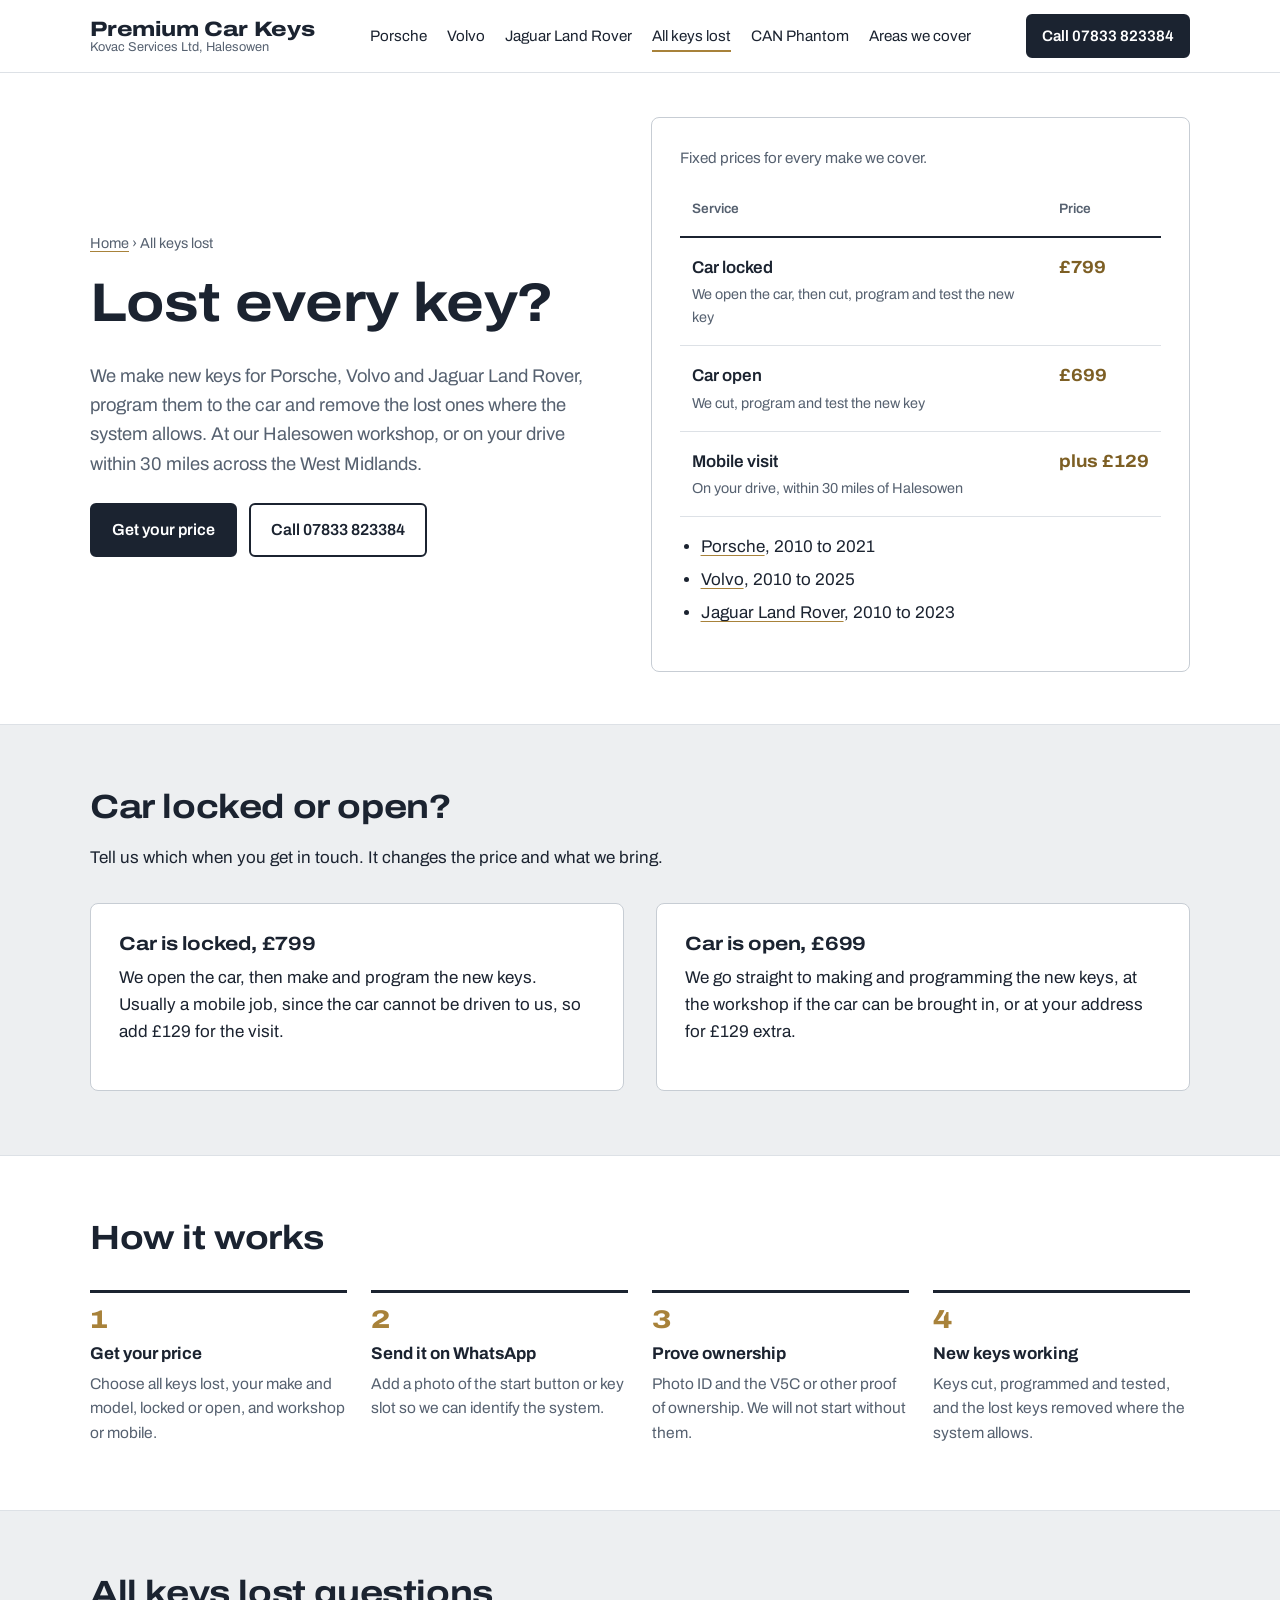
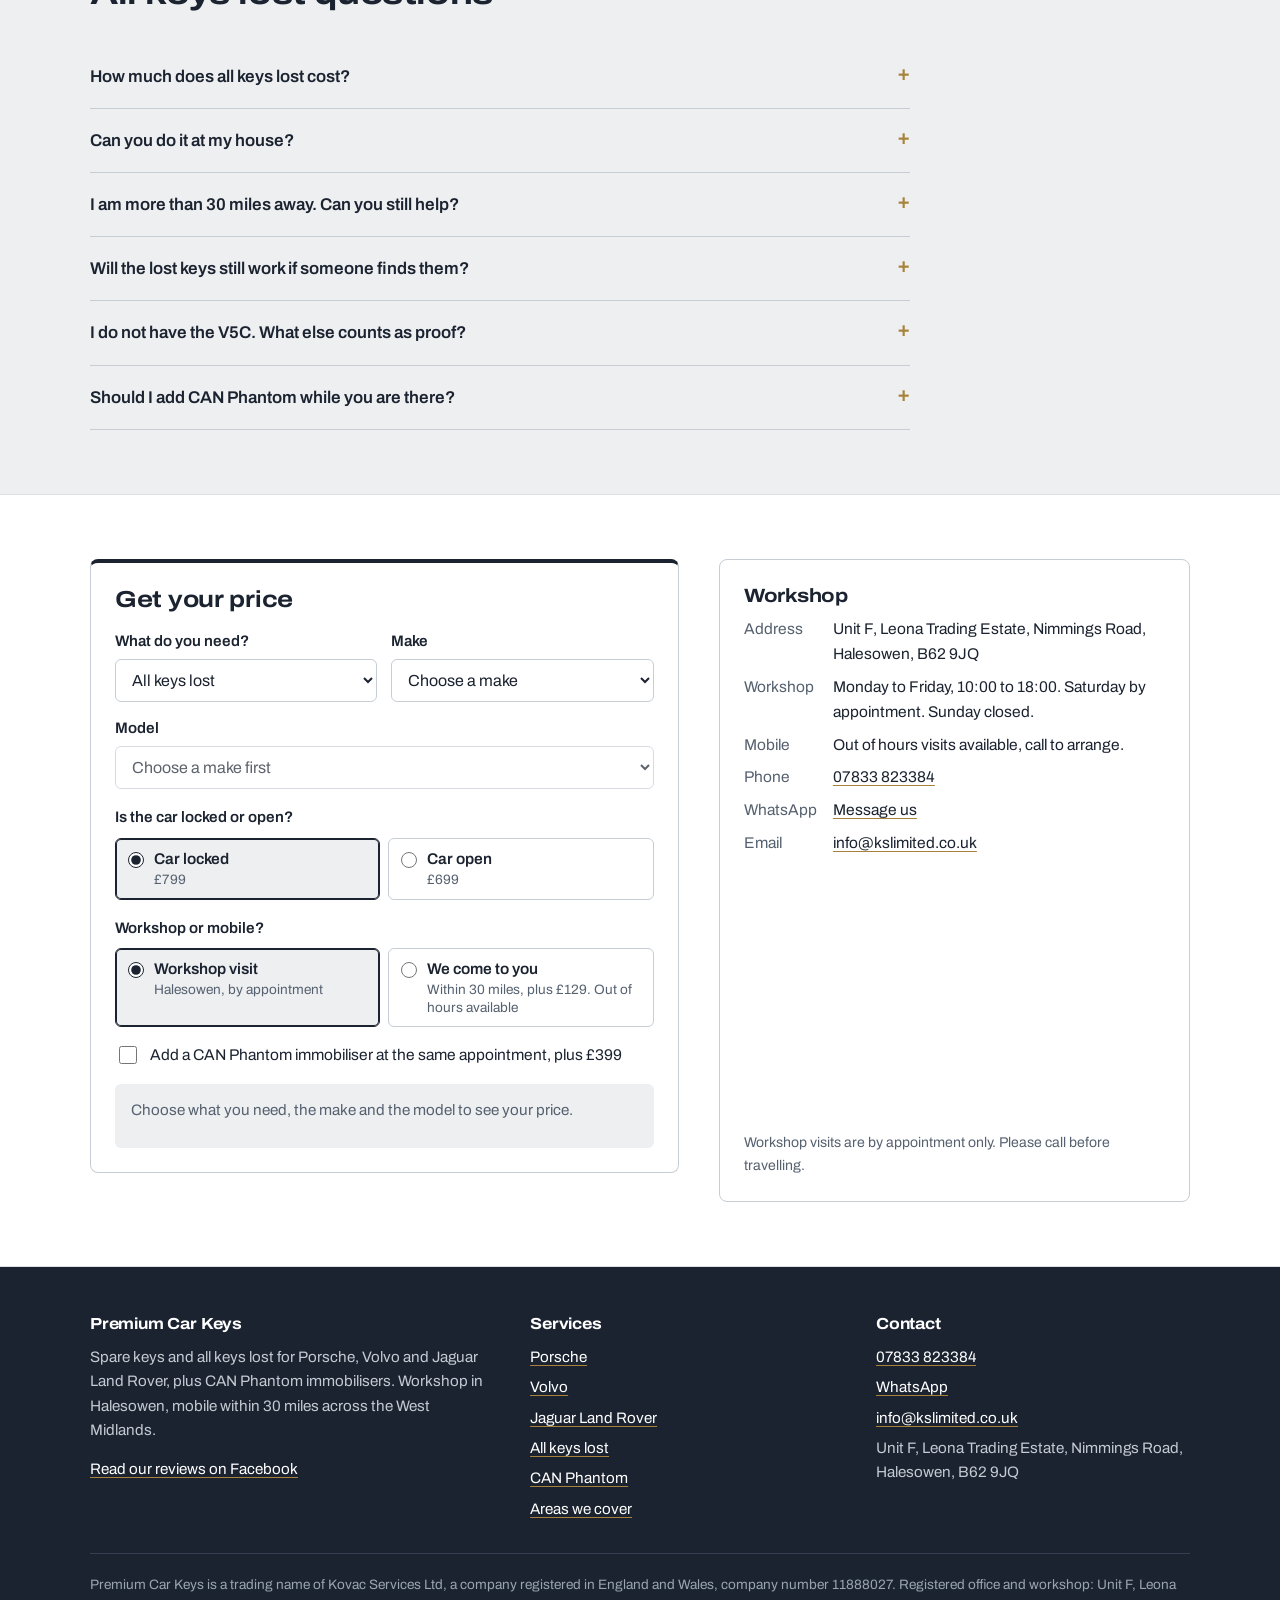
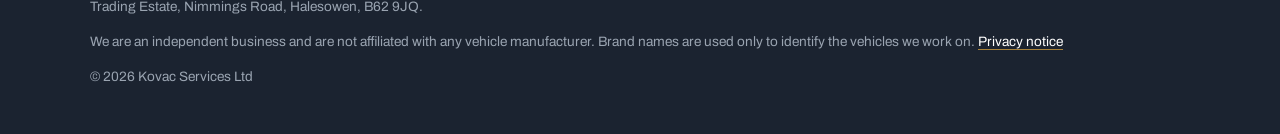
==== commit 92250a61: "Add files via upload" ====
--- a/all-keys-lost/index.html
+++ b/all-keys-lost/index.html
@@ -24,7 +24,7 @@
 <link rel="preconnect" href="https://fonts.gstatic.com" crossorigin>
 <link href="https://fonts.googleapis.com/css2?family=Archivo:wdth,wght@100..125,400..800&display=swap" rel="stylesheet">
 <link rel="stylesheet" href="/assets/site.css">
-<script type="application/ld+json">{"@context": "https://schema.org", "@graph": [{"@type": ["Locksmith", "AutomotiveBusiness"], "@id": "https://premiumcarkeys.co.uk/#business", "name": "Premium Car Keys", "legalName": "Kovac Services Ltd", "url": "https://premiumcarkeys.co.uk/", "logo": "https://premiumcarkeys.co.uk/images/logo.png", "image": "https://premiumcarkeys.co.uk/images/og-premium-car-keys.jpg", "telephone": "+447833823384", "email": "info@kslimited.co.uk", "priceRange": "£170 to £928", "description": "Spare keys and all keys lost for Porsche, Volvo and Jaguar Land Rover, plus CAN Phantom immobilisers. Workshop in Halesowen by appointment, mobile within 30 miles across the West Midlands.", "address": {"@type": "PostalAddress", "streetAddress": "Unit F, Leona Trading Estate, Nimmings Road", "addressLocality": "Halesowen", "addressRegion": "West Midlands", "postalCode": "B62 9JQ", "addressCountry": "GB"}, "geo": {"@type": "GeoCoordinates", "latitude": 52.47251, "longitude": -2.03224}, "hasMap": "https://www.google.com/maps?q=52.47251,-2.03224", "areaServed": {"@type": "GeoCircle", "geoMidpoint": {"@type": "GeoCoordinates", "latitude": 52.47251, "longitude": -2.03224}, "geoRadius": "48280"}, "openingHoursSpecification": [{"@type": "OpeningHoursSpecification", "dayOfWeek": ["Monday", "Tuesday", "Wednesday", "Thursday", "Friday"], "opens": "09:00", "closes": "18:00"}], "hasOfferCatalog": {"@type": "OfferCatalog", "name": "Car key services", "itemListElement": [{"@type": "Offer", "priceCurrency": "GBP", "url": "https://premiumcarkeys.co.uk/porsche-car-keys/", "itemOffered": {"@type": "Service", "name": "Porsche spare key"}, "priceSpecification": {"@type": "PriceSpecification", "minPrice": 250, "priceCurrency": "GBP"}}, {"@type": "Offer", "priceCurrency": "GBP", "url": "https://premiumcarkeys.co.uk/volvo-car-keys/", "itemOffered": {"@type": "Service", "name": "Volvo spare key"}, "priceSpecification": {"@type": "PriceSpecification", "minPrice": 220, "priceCurrency": "GBP"}}, {"@type": "Offer", "priceCurrency": "GBP", "url": "https://premiumcarkeys.co.uk/jaguar-land-rover-car-keys/", "itemOffered": {"@type": "Service", "name": "Jaguar Land Rover spare key"}, "priceSpecification": {"@type": "PriceSpecification", "minPrice": 170, "priceCurrency": "GBP"}}, {"@type": "Offer", "priceCurrency": "GBP", "url": "https://premiumcarkeys.co.uk/", "itemOffered": {"@type": "Service", "name": "Additional key at the same visit"}, "price": "99"}, {"@type": "Offer", "priceCurrency": "GBP", "url": "https://premiumcarkeys.co.uk/all-keys-lost/", "itemOffered": {"@type": "Service", "name": "All keys lost, car locked"}, "price": "799"}, {"@type": "Offer", "priceCurrency": "GBP", "url": "https://premiumcarkeys.co.uk/all-keys-lost/", "itemOffered": {"@type": "Service", "name": "All keys lost, car open"}, "price": "699"}, {"@type": "Offer", "priceCurrency": "GBP", "url": "https://premiumcarkeys.co.uk/can-phantom-immobiliser/", "itemOffered": {"@type": "Service", "name": "CAN Phantom immobiliser fitted"}, "price": "449"}, {"@type": "Offer", "priceCurrency": "GBP", "url": "https://premiumcarkeys.co.uk/can-phantom-immobiliser/", "itemOffered": {"@type": "Service", "name": "CAN Phantom fitted with key work"}, "price": "399"}, {"@type": "Offer", "priceCurrency": "GBP", "url": "https://premiumcarkeys.co.uk/areas-we-cover/", "itemOffered": {"@type": "Service", "name": "Mobile visit within 30 miles of Halesowen"}, "price": "129"}]}, "sameAs": ["FACEBOOK_PAGE_URL"]}, {"@type": "Service", "name": "All keys lost car key replacement", "description": "Lost every key? New keys made and programmed for Porsche, Volvo and Jaguar Land Rover. £699 car open, £799 car locked. Workshop or on your drive within 30 miles.", "url": "https://premiumcarkeys.co.uk/all-keys-lost/", "serviceType": "Automotive locksmith", "provider": {"@id": "https://premiumcarkeys.co.uk/#business"}, "areaServed": {"@type": "GeoCircle", "geoMidpoint": {"@type": "GeoCoordinates", "latitude": 52.47251, "longitude": -2.03224}, "geoRadius": "48280"}, "offers": [{"@type": "Offer", "priceCurrency": "GBP", "url": "https://premiumcarkeys.co.uk/all-keys-lost/", "itemOffered": {"@type": "Service", "name": "All keys lost, car locked"}, "price": "799"}, {"@type": "Offer", "priceCurrency": "GBP", "url": "https://premiumcarkeys.co.uk/all-keys-lost/", "itemOffered": {"@type": "Service", "name": "All keys lost, car open"}, "price": "699"}]}, {"@type": "BreadcrumbList", "itemListElement": [{"@type": "ListItem", "position": 1, "name": "Home", "item": "https://premiumcarkeys.co.uk/"}, {"@type": "ListItem", "position": 2, "name": "All keys lost", "item": "https://premiumcarkeys.co.uk/all-keys-lost/"}]}]}</script>
+<script type="application/ld+json">{"@context": "https://schema.org", "@graph": [{"@type": ["Locksmith", "AutomotiveBusiness"], "@id": "https://premiumcarkeys.co.uk/#business", "name": "Premium Car Keys", "legalName": "Kovac Services Ltd", "url": "https://premiumcarkeys.co.uk/", "logo": "https://premiumcarkeys.co.uk/images/logo.png", "image": "https://premiumcarkeys.co.uk/images/og-premium-car-keys.jpg", "telephone": "+447833823384", "email": "info@kslimited.co.uk", "priceRange": "£170 to £928", "description": "Spare keys and all keys lost for Porsche, Volvo and Jaguar Land Rover, plus CAN Phantom immobilisers. Workshop in Halesowen by appointment, mobile within 30 miles across the West Midlands.", "address": {"@type": "PostalAddress", "streetAddress": "Unit F, Leona Trading Estate, Nimmings Road", "addressLocality": "Halesowen", "addressRegion": "West Midlands", "postalCode": "B62 9JQ", "addressCountry": "GB"}, "geo": {"@type": "GeoCoordinates", "latitude": 52.47251, "longitude": -2.03224}, "hasMap": "https://www.google.com/maps?q=52.47251,-2.03224", "areaServed": {"@type": "GeoCircle", "geoMidpoint": {"@type": "GeoCoordinates", "latitude": 52.47251, "longitude": -2.03224}, "geoRadius": "48280"}, "openingHoursSpecification": [{"@type": "OpeningHoursSpecification", "dayOfWeek": ["Monday", "Tuesday", "Wednesday", "Thursday", "Friday"], "opens": "10:00", "closes": "18:00"}], "hasOfferCatalog": {"@type": "OfferCatalog", "name": "Car key services", "itemListElement": [{"@type": "Offer", "priceCurrency": "GBP", "url": "https://premiumcarkeys.co.uk/porsche-car-keys/", "itemOffered": {"@type": "Service", "name": "Porsche spare key"}, "priceSpecification": {"@type": "PriceSpecification", "minPrice": 250, "priceCurrency": "GBP"}}, {"@type": "Offer", "priceCurrency": "GBP", "url": "https://premiumcarkeys.co.uk/volvo-car-keys/", "itemOffered": {"@type": "Service", "name": "Volvo spare key"}, "price": "220"}, {"@type": "Offer", "priceCurrency": "GBP", "url": "https://premiumcarkeys.co.uk/jaguar-land-rover-car-keys/", "itemOffered": {"@type": "Service", "name": "Jaguar Land Rover spare key"}, "priceSpecification": {"@type": "PriceSpecification", "minPrice": 170, "priceCurrency": "GBP"}}, {"@type": "Offer", "priceCurrency": "GBP", "url": "https://premiumcarkeys.co.uk/", "itemOffered": {"@type": "Service", "name": "Additional key at the same visit"}, "price": "99"}, {"@type": "Offer", "priceCurrency": "GBP", "url": "https://premiumcarkeys.co.uk/all-keys-lost/", "itemOffered": {"@type": "Service", "name": "All keys lost, car locked"}, "price": "799"}, {"@type": "Offer", "priceCurrency": "GBP", "url": "https://premiumcarkeys.co.uk/all-keys-lost/", "itemOffered": {"@type": "Service", "name": "All keys lost, car open"}, "price": "699"}, {"@type": "Offer", "priceCurrency": "GBP", "url": "https://premiumcarkeys.co.uk/can-phantom-immobiliser/", "itemOffered": {"@type": "Service", "name": "CAN Phantom immobiliser fitted"}, "price": "449"}, {"@type": "Offer", "priceCurrency": "GBP", "url": "https://premiumcarkeys.co.uk/can-phantom-immobiliser/", "itemOffered": {"@type": "Service", "name": "CAN Phantom fitted with key work"}, "price": "399"}, {"@type": "Offer", "priceCurrency": "GBP", "url": "https://premiumcarkeys.co.uk/areas-we-cover/", "itemOffered": {"@type": "Service", "name": "Mobile visit within 30 miles of Halesowen"}, "price": "129"}]}, "sameAs": ["FACEBOOK_PAGE_URL"]}, {"@type": "Service", "name": "All keys lost car key replacement", "description": "Lost every key? New keys made and programmed for Porsche, Volvo and Jaguar Land Rover. £699 car open, £799 car locked. Workshop or on your drive within 30 miles.", "url": "https://premiumcarkeys.co.uk/all-keys-lost/", "serviceType": "Automotive locksmith", "provider": {"@id": "https://premiumcarkeys.co.uk/#business"}, "areaServed": {"@type": "GeoCircle", "geoMidpoint": {"@type": "GeoCoordinates", "latitude": 52.47251, "longitude": -2.03224}, "geoRadius": "48280"}, "offers": [{"@type": "Offer", "priceCurrency": "GBP", "url": "https://premiumcarkeys.co.uk/all-keys-lost/", "itemOffered": {"@type": "Service", "name": "All keys lost, car locked"}, "price": "799"}, {"@type": "Offer", "priceCurrency": "GBP", "url": "https://premiumcarkeys.co.uk/all-keys-lost/", "itemOffered": {"@type": "Service", "name": "All keys lost, car open"}, "price": "699"}]}, {"@type": "BreadcrumbList", "itemListElement": [{"@type": "ListItem", "position": 1, "name": "Home", "item": "https://premiumcarkeys.co.uk/"}, {"@type": "ListItem", "position": 2, "name": "All keys lost", "item": "https://premiumcarkeys.co.uk/all-keys-lost/"}]}]}</script>
 </head>
 <body>
 <a class="skip" href="#main">Skip to content</a>
@@ -115,7 +115,7 @@
   <fieldset><legend>Workshop or mobile?</legend>
     <div class="choice">
       <label><input type="radio" name="where" value="workshop" checked>Workshop visit<small>Halesowen, by appointment</small></label>
-      <label><input type="radio" name="where" value="mobile">We come to you<small>Within 30 miles, plus £129</small></label>
+      <label><input type="radio" name="where" value="mobile">We come to you<small>Within 30 miles, plus £129. Out of hours available</small></label>
     </div></fieldset>
   <label class="check" data-show="spare akl"><input type="checkbox" name="cp">Add a CAN Phantom immobiliser at the same appointment, plus £399</label>
   <div class="b-price" data-price aria-live="polite"><p class="b-empty">Choose what you need, the make and the model to see your price.</p></div>
@@ -143,7 +143,8 @@
   <h3>Workshop</h3>
   <dl>
     <dt>Address</dt><dd>Unit F, Leona Trading Estate, Nimmings Road, Halesowen, B62 9JQ</dd>
-    <dt>Hours</dt><dd>Monday to Friday, 09:00 to 18:00. Saturday by appointment. Sunday closed.</dd>
+    <dt>Workshop</dt><dd>Monday to Friday, 10:00 to 18:00. Saturday by appointment. Sunday closed.</dd>
+    <dt>Mobile</dt><dd>Out of hours visits available, call to arrange.</dd>
     <dt>Phone</dt><dd><a href="tel:+447833823384">07833 823384</a></dd>
     <dt>WhatsApp</dt><dd><a href="https://wa.me/447833823384">Message us</a></dd>
     <dt>Email</dt><dd><a href="mailto:info@kslimited.co.uk">info@kslimited.co.uk</a></dd>
--- a/assets/site.css
+++ b/assets/site.css
@@ -269,3 +269,7 @@
   .builder { padding: 18px; }
   .builder .b-grid, .choice { grid-template-columns: minmax(0, 1fr); }
 }
+
+.model-list { list-style: none; margin: 0; padding: 0; display: grid; grid-template-columns: repeat(auto-fill, minmax(240px, 1fr)); gap: 0 32px; }
+.model-list li { padding: 14px 0; border-bottom: 1px solid var(--steel); font-weight: 600; font-variation-settings: "wdth" 110; display: flex; flex-direction: column; }
+.model-list span { font-weight: 400; font-size: 0.9rem; color: var(--muted); font-variation-settings: "wdth" 100; }
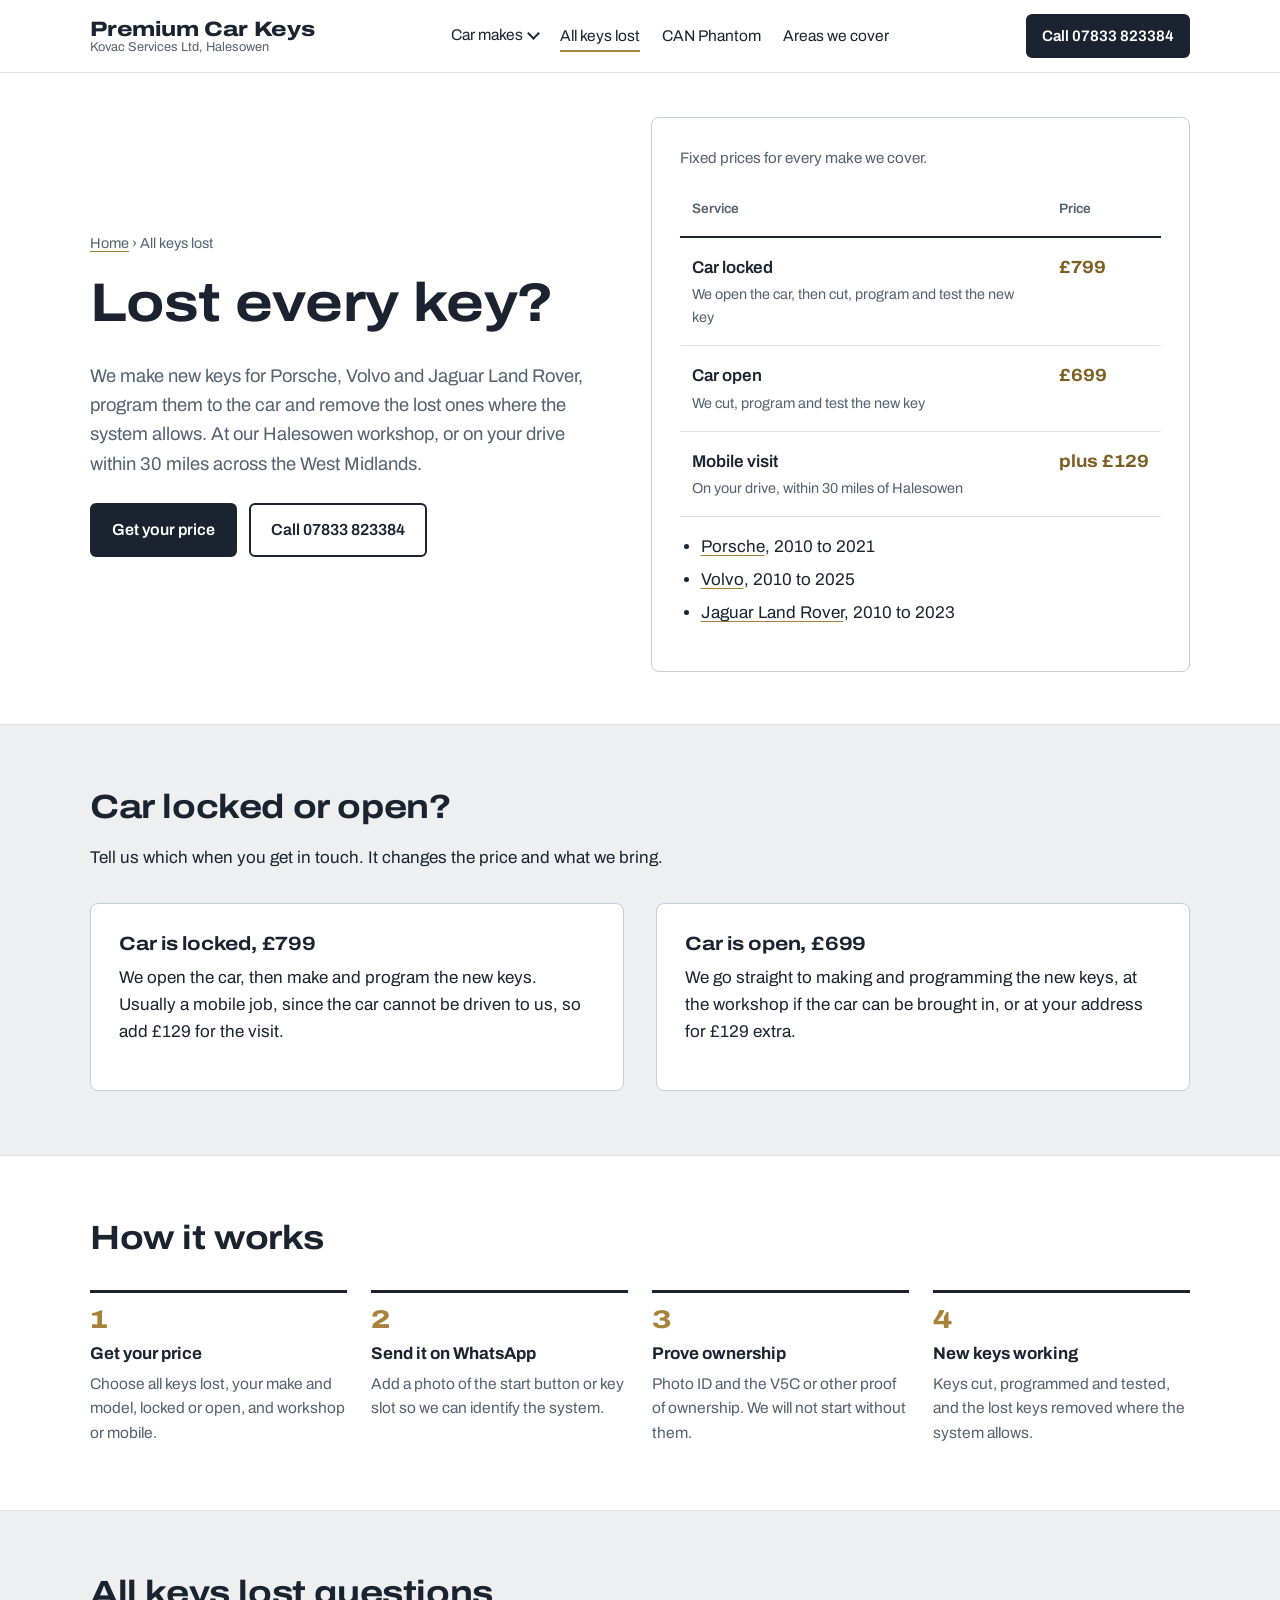
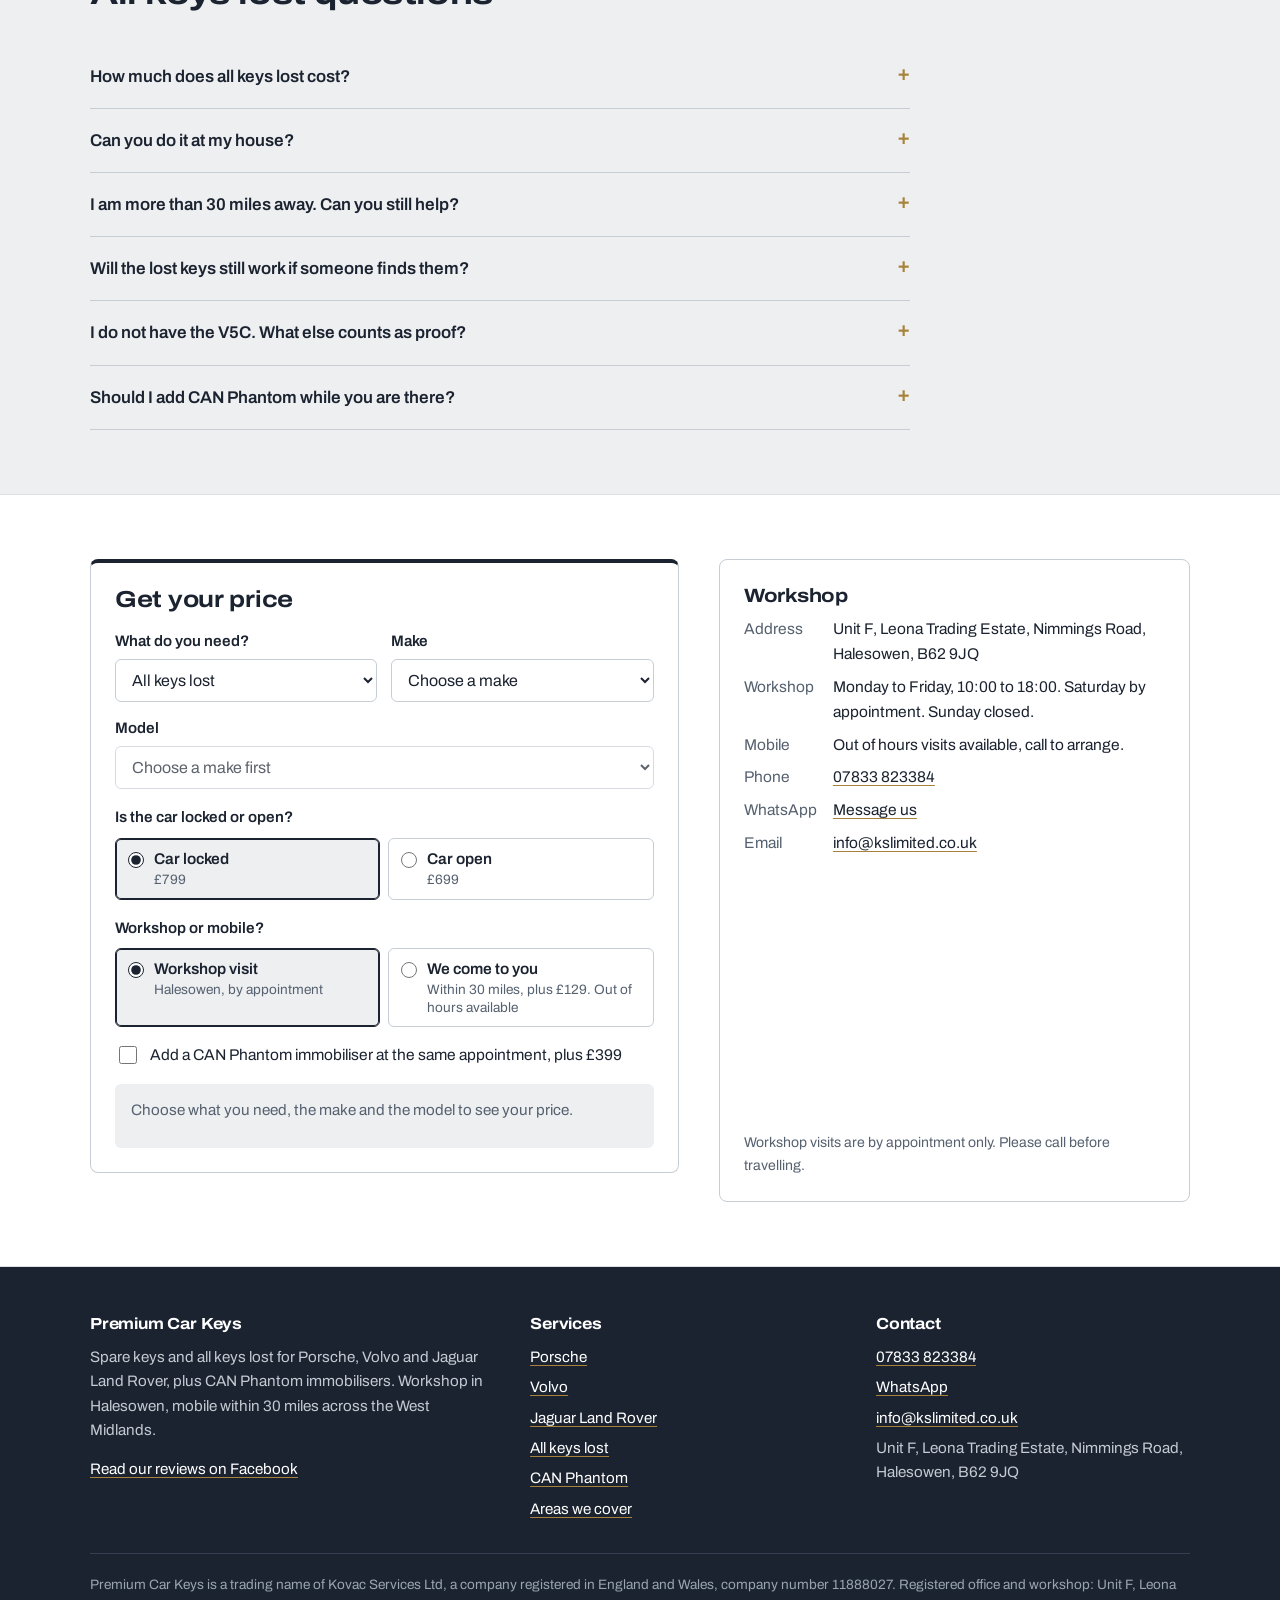
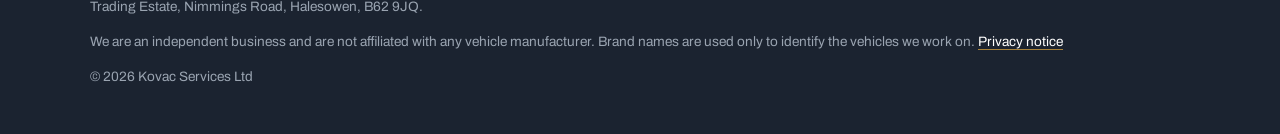
==== commit c176c938: "Add files via upload" ====
--- a/all-keys-lost/index.html
+++ b/all-keys-lost/index.html
@@ -3,7 +3,7 @@
 <head>
 <meta charset="utf-8">
 <meta name="viewport" content="width=device-width, initial-scale=1">
-<title>All Keys Lost from £699 | Car Keys Halesowen, West Midlands</title>
+<title>All Keys Lost £699 Open, £799 Locked | West Midlands</title>
 <meta name="description" content="Lost every key? New keys made and programmed for Porsche, Volvo and Jaguar Land Rover. £699 car open, £799 car locked. Workshop or on your drive within 30 miles.">
 <link rel="canonical" href="https://premiumcarkeys.co.uk/all-keys-lost/">
 <meta name="robots" content="index,follow,max-image-preview:large">
@@ -11,7 +11,7 @@
 <meta property="og:type" content="website">
 <meta property="og:locale" content="en_GB">
 <meta property="og:site_name" content="Premium Car Keys">
-<meta property="og:title" content="All Keys Lost from £699 | Car Keys Halesowen, West Midlands">
+<meta property="og:title" content="All Keys Lost £699 Open, £799 Locked | West Midlands">
 <meta property="og:description" content="Lost every key? New keys made and programmed for Porsche, Volvo and Jaguar Land Rover. £699 car open, £799 car locked. Workshop or on your drive within 30 miles.">
 <meta property="og:url" content="https://premiumcarkeys.co.uk/all-keys-lost/">
 <meta property="og:image" content="https://premiumcarkeys.co.uk/images/og-premium-car-keys.jpg">
@@ -24,7 +24,8 @@
 <link rel="preconnect" href="https://fonts.gstatic.com" crossorigin>
 <link href="https://fonts.googleapis.com/css2?family=Archivo:wdth,wght@100..125,400..800&display=swap" rel="stylesheet">
 <link rel="stylesheet" href="/assets/site.css">
-<script type="application/ld+json">{"@context": "https://schema.org", "@graph": [{"@type": ["Locksmith", "AutomotiveBusiness"], "@id": "https://premiumcarkeys.co.uk/#business", "name": "Premium Car Keys", "legalName": "Kovac Services Ltd", "url": "https://premiumcarkeys.co.uk/", "logo": "https://premiumcarkeys.co.uk/images/logo.png", "image": "https://premiumcarkeys.co.uk/images/og-premium-car-keys.jpg", "telephone": "+447833823384", "email": "info@kslimited.co.uk", "priceRange": "£170 to £928", "description": "Spare keys and all keys lost for Porsche, Volvo and Jaguar Land Rover, plus CAN Phantom immobilisers. Workshop in Halesowen by appointment, mobile within 30 miles across the West Midlands.", "address": {"@type": "PostalAddress", "streetAddress": "Unit F, Leona Trading Estate, Nimmings Road", "addressLocality": "Halesowen", "addressRegion": "West Midlands", "postalCode": "B62 9JQ", "addressCountry": "GB"}, "geo": {"@type": "GeoCoordinates", "latitude": 52.47251, "longitude": -2.03224}, "hasMap": "https://www.google.com/maps?q=52.47251,-2.03224", "areaServed": {"@type": "GeoCircle", "geoMidpoint": {"@type": "GeoCoordinates", "latitude": 52.47251, "longitude": -2.03224}, "geoRadius": "48280"}, "openingHoursSpecification": [{"@type": "OpeningHoursSpecification", "dayOfWeek": ["Monday", "Tuesday", "Wednesday", "Thursday", "Friday"], "opens": "10:00", "closes": "18:00"}], "hasOfferCatalog": {"@type": "OfferCatalog", "name": "Car key services", "itemListElement": [{"@type": "Offer", "priceCurrency": "GBP", "url": "https://premiumcarkeys.co.uk/porsche-car-keys/", "itemOffered": {"@type": "Service", "name": "Porsche spare key"}, "priceSpecification": {"@type": "PriceSpecification", "minPrice": 250, "priceCurrency": "GBP"}}, {"@type": "Offer", "priceCurrency": "GBP", "url": "https://premiumcarkeys.co.uk/volvo-car-keys/", "itemOffered": {"@type": "Service", "name": "Volvo spare key"}, "price": "220"}, {"@type": "Offer", "priceCurrency": "GBP", "url": "https://premiumcarkeys.co.uk/jaguar-land-rover-car-keys/", "itemOffered": {"@type": "Service", "name": "Jaguar Land Rover spare key"}, "priceSpecification": {"@type": "PriceSpecification", "minPrice": 170, "priceCurrency": "GBP"}}, {"@type": "Offer", "priceCurrency": "GBP", "url": "https://premiumcarkeys.co.uk/", "itemOffered": {"@type": "Service", "name": "Additional key at the same visit"}, "price": "99"}, {"@type": "Offer", "priceCurrency": "GBP", "url": "https://premiumcarkeys.co.uk/all-keys-lost/", "itemOffered": {"@type": "Service", "name": "All keys lost, car locked"}, "price": "799"}, {"@type": "Offer", "priceCurrency": "GBP", "url": "https://premiumcarkeys.co.uk/all-keys-lost/", "itemOffered": {"@type": "Service", "name": "All keys lost, car open"}, "price": "699"}, {"@type": "Offer", "priceCurrency": "GBP", "url": "https://premiumcarkeys.co.uk/can-phantom-immobiliser/", "itemOffered": {"@type": "Service", "name": "CAN Phantom immobiliser fitted"}, "price": "449"}, {"@type": "Offer", "priceCurrency": "GBP", "url": "https://premiumcarkeys.co.uk/can-phantom-immobiliser/", "itemOffered": {"@type": "Service", "name": "CAN Phantom fitted with key work"}, "price": "399"}, {"@type": "Offer", "priceCurrency": "GBP", "url": "https://premiumcarkeys.co.uk/areas-we-cover/", "itemOffered": {"@type": "Service", "name": "Mobile visit within 30 miles of Halesowen"}, "price": "129"}]}, "sameAs": ["FACEBOOK_PAGE_URL"]}, {"@type": "Service", "name": "All keys lost car key replacement", "description": "Lost every key? New keys made and programmed for Porsche, Volvo and Jaguar Land Rover. £699 car open, £799 car locked. Workshop or on your drive within 30 miles.", "url": "https://premiumcarkeys.co.uk/all-keys-lost/", "serviceType": "Automotive locksmith", "provider": {"@id": "https://premiumcarkeys.co.uk/#business"}, "areaServed": {"@type": "GeoCircle", "geoMidpoint": {"@type": "GeoCoordinates", "latitude": 52.47251, "longitude": -2.03224}, "geoRadius": "48280"}, "offers": [{"@type": "Offer", "priceCurrency": "GBP", "url": "https://premiumcarkeys.co.uk/all-keys-lost/", "itemOffered": {"@type": "Service", "name": "All keys lost, car locked"}, "price": "799"}, {"@type": "Offer", "priceCurrency": "GBP", "url": "https://premiumcarkeys.co.uk/all-keys-lost/", "itemOffered": {"@type": "Service", "name": "All keys lost, car open"}, "price": "699"}]}, {"@type": "BreadcrumbList", "itemListElement": [{"@type": "ListItem", "position": 1, "name": "Home", "item": "https://premiumcarkeys.co.uk/"}, {"@type": "ListItem", "position": 2, "name": "All keys lost", "item": "https://premiumcarkeys.co.uk/all-keys-lost/"}]}]}</script>
+<script type="application/ld+json">{"@context": "https://schema.org", "@graph": [{"@type": ["Locksmith", "AutomotiveBusiness"], "@id": "https://premiumcarkeys.co.uk/#business", "name": "Premium Car Keys", "legalName": "Kovac Services Ltd", "url": "https://premiumcarkeys.co.uk/", "logo": "https://premiumcarkeys.co.uk/images/logo.png", "image": "https://premiumcarkeys.co.uk/images/og-premium-car-keys.jpg", "telephone": "+447833823384", "email": "info@kslimited.co.uk", "priceRange": "£170 to £928", "description": "Spare keys and all keys lost for Porsche, Volvo and Jaguar Land Rover, plus CAN Phantom immobilisers. Workshop in Halesowen by appointment, mobile within 30 miles across the West Midlands.", "address": {"@type": "PostalAddress", "streetAddress": "Unit F, Leona Trading Estate, Nimmings Road", "addressLocality": "Halesowen", "addressRegion": "West Midlands", "postalCode": "B62 9JQ", "addressCountry": "GB"}, "geo": {"@type": "GeoCoordinates", "latitude": 52.47251, "longitude": -2.03224}, "hasMap": "https://www.google.com/maps?q=52.47251,-2.03224", "areaServed": {"@type": "GeoCircle", "geoMidpoint": {"@type": "GeoCoordinates", "latitude": 52.47251, "longitude": -2.03224}, "geoRadius": "48280"}, "openingHoursSpecification": [{"@type": "OpeningHoursSpecification", "dayOfWeek": ["Monday", "Tuesday", "Wednesday", "Thursday", "Friday"], "opens": "10:00", "closes": "18:00"}], "hasOfferCatalog": {"@type": "OfferCatalog", "name": "Car key services", "itemListElement": [{"@type": "Offer", "priceCurrency": "GBP", "url": "https://premiumcarkeys.co.uk/porsche-car-keys/", "itemOffered": {"@type": "Service", "name": "Porsche spare key"}, "price": "250"}, {"@type": "Offer", "priceCurrency": "GBP", "url": "https://premiumcarkeys.co.uk/volvo-car-keys/", "itemOffered": {"@type": "Service", "name": "Volvo spare key"}, "price": "220"}, {"@type": "Offer", "priceCurrency": "GBP", "url": "https://premiumcarkeys.co.uk/jaguar-land-rover-car-keys/", "itemOffered": {"@type": "Service", "name": "Jaguar Land Rover spare key"}, "price": "170"}, {"@type": "Offer", "priceCurrency": "GBP", "url": "https://premiumcarkeys.co.uk/", "itemOffered": {"@type": "Service", "name": "Additional key at the same visit"}, "price": "99"}, {"@type": "Offer", "priceCurrency": "GBP", "url": "https://premiumcarkeys.co.uk/all-keys-lost/", "itemOffered": {"@type": "Service", "name": "All keys lost, car locked"}, "price": "799"}, {"@type": "Offer", "priceCurrency": "GBP", "url": "https://premiumcarkeys.co.uk/all-keys-lost/", "itemOffered": {"@type": "Service", "name": "All keys lost, car open"}, "price": "699"}, {"@type": "Offer", "priceCurrency": "GBP", "url": "https://premiumcarkeys.co.uk/can-phantom-immobiliser/", "itemOffered": {"@type": "Service", "name": "CAN Phantom immobiliser fitted"}, "price": "449"}, {"@type": "Offer", "priceCurrency": "GBP", "url": "https://premiumcarkeys.co.uk/can-phantom-immobiliser/", "itemOffered": {"@type": "Service", "name": "CAN Phantom fitted with key work"}, "price": "399"}, {"@type": "Offer", "priceCurrency": "GBP", "url": "https://premiumcarkeys.co.uk/areas-we-cover/", "itemOffered": {"@type": "Service", "name": "Mobile visit within 30 miles of Halesowen"}, "price": "129"}]}, "sameAs": ["FACEBOOK_PAGE_URL"]}, {"@type": "Service", "name": "All keys lost car key replacement", "description": "Lost every key? New keys made and programmed for Porsche, Volvo and Jaguar Land Rover. £699 car open, £799 car locked. Workshop or on your drive within 30 miles.", "url": "https://premiumcarkeys.co.uk/all-keys-lost/", "serviceType": "Automotive locksmith", "provider": {"@id": "https://premiumcarkeys.co.uk/#business"}, "areaServed": {"@type": "GeoCircle", "geoMidpoint": {"@type": "GeoCoordinates", "latitude": 52.47251, "longitude": -2.03224}, "geoRadius": "48280"}, "offers": [{"@type": "Offer", "priceCurrency": "GBP", "url": "https://premiumcarkeys.co.uk/all-keys-lost/", "itemOffered": {"@type": "Service", "name": "All keys lost, car locked"}, "price": "799"}, {"@type": "Offer", "priceCurrency": "GBP", "url": "https://premiumcarkeys.co.uk/all-keys-lost/", "itemOffered": {"@type": "Service", "name": "All keys lost, car open"}, "price": "699"}]}, {"@type": "BreadcrumbList", "itemListElement": [{"@type": "ListItem", "position": 1, "name": "Home", "item": "https://premiumcarkeys.co.uk/"}, {"@type": "ListItem", "position": 2, "name": "All keys lost", "item": "https://premiumcarkeys.co.uk/all-keys-lost/"}]}]}</script>
+<script>document.documentElement.classList.add("js")</script>
 </head>
 <body>
 <a class="skip" href="#main">Skip to content</a>
@@ -34,7 +35,19 @@
       <span class="brand-name">Premium Car Keys</span>
       <span class="brand-sub">Kovac Services Ltd, Halesowen</span>
     </a>
-    <nav class="main-nav" aria-label="Main"><ul><li><a href="/porsche-car-keys/">Porsche</a></li><li><a href="/volvo-car-keys/">Volvo</a></li><li><a href="/jaguar-land-rover-car-keys/">Jaguar Land Rover</a></li><li><a href="/all-keys-lost/" aria-current="page">All keys lost</a></li><li><a href="/can-phantom-immobiliser/">CAN Phantom</a></li><li><a href="/areas-we-cover/">Areas we cover</a></li></ul></nav>
+    <button class="menu-btn" type="button" aria-expanded="false" aria-controls="site-nav">
+      <span class="menu-icon" aria-hidden="true"></span>Menu
+    </button>
+    <nav class="main-nav" id="site-nav" aria-label="Main">
+      <ul class="nav-list">
+        <li class="has-sub">
+          <button class="sub-btn" type="button" aria-expanded="false" aria-controls="makes-menu">Car makes</button>
+          <ul class="sub" id="makes-menu"><li><a href="/porsche-car-keys/">Porsche</a></li><li><a href="/volvo-car-keys/">Volvo</a></li><li><a href="/jaguar-land-rover-car-keys/">Jaguar Land Rover</a></li></ul>
+        </li>
+        <li><a href="/all-keys-lost/" aria-current="page">All keys lost</a></li><li><a href="/can-phantom-immobiliser/">CAN Phantom</a></li><li><a href="/areas-we-cover/">Areas we cover</a></li>
+        <li class="nav-call"><a class="btn" href="tel:+447833823384">Call 07833 823384</a></li>
+      </ul>
+    </nav>
     <a class="btn btn-small head-call" href="tel:+447833823384">Call 07833 823384</a>
   </div>
 </header>
@@ -184,5 +197,6 @@
 </div>
 <script src="/assets/catalogue.js" defer></script>
 <script src="/assets/builder.js" defer></script>
+<script src="/assets/nav.js" defer></script>
 </body>
 </html>
--- a/assets/site.css
+++ b/assets/site.css
@@ -61,9 +61,28 @@
 .brand { text-decoration: none; display: flex; flex-direction: column; line-height: 1.1; }
 .brand-name { font-variation-settings: "wdth" 120; font-weight: 800; font-size: 1.3rem; letter-spacing: -0.01em; }
 .brand-sub { font-size: 0.8rem; color: var(--muted); }
-.main-nav ul { list-style: none; display: flex; flex-wrap: wrap; gap: 4px 20px; margin: 0; padding: 0; font-size: 0.95rem; }
-.main-nav a { text-decoration: none; padding: 6px 0; border-bottom: 2px solid transparent; }
-.main-nav a:hover, .main-nav a[aria-current="page"] { border-bottom-color: var(--brass); color: var(--ink); }
+.nav-list { list-style: none; display: flex; align-items: center; gap: 4px 22px; margin: 0; padding: 0; font-size: 0.97rem; }
+.nav-list > li > a, .sub-btn { text-decoration: none; padding: 6px 0; border-bottom: 2px solid transparent; color: var(--ink); }
+.nav-list > li > a:hover, .nav-list > li > a[aria-current="page"], .sub-btn.is-current { border-bottom-color: var(--brass); color: var(--ink); }
+.sub-btn { font: inherit; background: none; border-top: 0; border-left: 0; border-right: 0; cursor: pointer; display: inline-flex; align-items: center; gap: 6px; }
+.sub-btn::after { content: ""; width: 7px; height: 7px; border-right: 2px solid currentColor; border-bottom: 2px solid currentColor; transform: translateY(-2px) rotate(45deg); }
+.sub-btn[aria-expanded="true"]::after { transform: translateY(1px) rotate(-135deg); }
+.has-sub { position: relative; }
+.sub { list-style: none; margin: 0; padding: 8px; }
+.sub a { display: block; padding: 10px 12px; border-radius: 4px; text-decoration: none; white-space: nowrap; }
+.sub a:hover, .sub a[aria-current="page"] { background: var(--paper); color: var(--ink); }
+.sub a[aria-current="page"] { box-shadow: inset 3px 0 0 var(--brass); }
+.js .sub { display: none; position: absolute; top: calc(100% + 10px); left: -12px; min-width: 220px; background: var(--card); border: 1px solid var(--steel); border-top: 3px solid var(--ink); border-radius: 6px; box-shadow: 0 12px 28px rgba(27, 35, 48, 0.16); z-index: 60; }
+.js .sub.open { display: block; }
+.menu-btn, .nav-call { display: none; }
+.menu-btn { font: inherit; font-weight: 600; align-items: center; gap: 10px; background: none; border: 2px solid var(--ink); border-radius: 6px; padding: 8px 14px; cursor: pointer; color: var(--ink); }
+.menu-icon, .menu-icon::before, .menu-icon::after { display: block; width: 18px; height: 2px; background: currentColor; position: relative; }
+.menu-icon::before, .menu-icon::after { content: ""; position: absolute; left: 0; }
+.menu-icon::before { top: -6px; }
+.menu-icon::after { top: 6px; }
+.menu-btn[aria-expanded="true"] .menu-icon { background: transparent; }
+.menu-btn[aria-expanded="true"] .menu-icon::before { top: 0; transform: rotate(45deg); }
+.menu-btn[aria-expanded="true"] .menu-icon::after { top: 0; transform: rotate(-45deg); }
 .head-call { white-space: nowrap; }
 
 /* Buttons */
@@ -204,14 +223,25 @@
 @media (max-width: 960px) {
   .hero-grid, .split, .quote-grid, .foot-grid { grid-template-columns: minmax(0, 1fr); }
   .steps { grid-template-columns: repeat(2, minmax(0, 1fr)); }
-  .head-row { flex-wrap: wrap; padding-top: 12px; padding-bottom: 12px; }
+  .head-row { flex-wrap: wrap; padding-top: 12px; padding-bottom: 12px; min-height: 0; }
+  .head-call { display: none; }
+  .js .menu-btn { display: inline-flex; }
   .main-nav { order: 3; width: 100%; }
+  .js .main-nav { display: none; }
+  .js .main-nav.open { display: block; }
+  .nav-list { flex-direction: column; align-items: stretch; gap: 0; padding: 8px 0 4px; font-size: 1.05rem; }
+  .nav-list > li { border-top: 1px solid var(--steel-soft); }
+  .nav-list > li > a, .sub-btn { display: flex; width: 100%; padding: 14px 0; border-bottom: 0; }
+  .sub-btn { justify-content: space-between; }
+  .js .sub { position: static; box-shadow: none; border: 0; border-radius: 0; min-width: 0; padding: 0 0 8px; background: transparent; }
+  .nav-call { display: block; border-top: 0 !important; padding-top: 12px; }
+  .nav-list > li.nav-call > a.btn { width: 100%; justify-content: center; padding: 12px 20px; color: #fff; border: 2px solid var(--ink); }
+  .sub a { padding: 10px 12px; }
 }
 
 @media (max-width: 640px) {
   body { font-size: 16px; padding-bottom: 68px; }
-  .head-call { display: none; }
-  .main-nav ul { gap: 2px 16px; font-size: 0.92rem; }
+
   .hero { padding: 36px 0 44px; }
   .make { grid-template-columns: 76px minmax(0, 1fr); gap: 14px; }
   .make img, .make-blank { width: 76px; height: 56px; }
@@ -273,3 +303,9 @@
 .model-list { list-style: none; margin: 0; padding: 0; display: grid; grid-template-columns: repeat(auto-fill, minmax(240px, 1fr)); gap: 0 32px; }
 .model-list li { padding: 14px 0; border-bottom: 1px solid var(--steel); font-weight: 600; font-variation-settings: "wdth" 110; display: flex; flex-direction: column; }
 .model-list span { font-weight: 400; font-size: 0.9rem; color: var(--muted); font-variation-settings: "wdth" 100; }
+
+.akl-price { display: flex; flex-direction: column; gap: 4px; }
+.akl-price strong { font-size: 1.25rem; }
+@media (max-width: 640px) {
+  .akl-price { flex-direction: row; gap: 18px; }
+}
